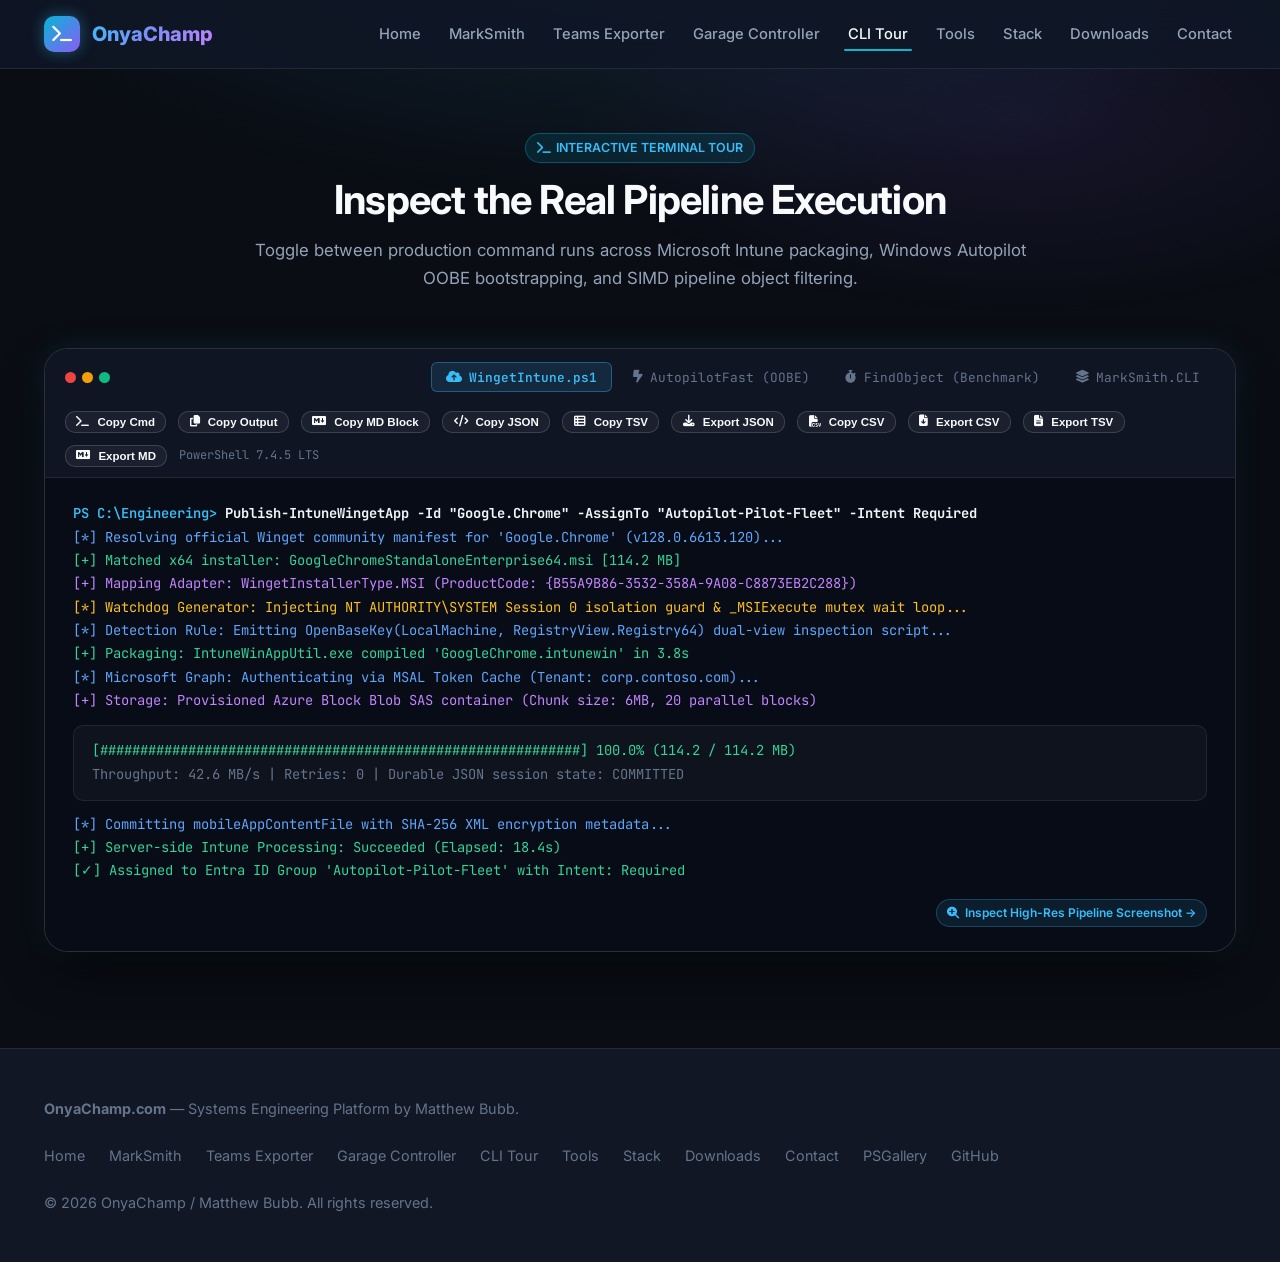
==== cli-tour.html @ d5329fc6 "feat(ui): add catalog Export URLs & Copy Tags buttons and terminal Export TSV & Export MD buttons" ====
<!DOCTYPE html>
<html lang="en">
<head>
    <meta charset="UTF-8">
    <meta name="viewport" content="width=device-width, initial-scale=1.0">
    <title>CLI Tour | OnyaChamp</title>
    <meta name="description" content="Interactive terminal tour of WingetIntune, AutopilotFast, FindObject and the MarkSmith CLI.">
    <meta name="keywords" content="Matthew Bubb, OnyaChamp, MarkSmith, WingetIntune, AutopilotFast, TeamsChatExporter, WingetBatch, FindObject, broadlink-garage-controller, BroadLink RM4, IoT, PowerShell, C#, OpenXML, Systems Engineer">
    <meta name="author" content="Matthew Bubb">

    <!-- Open Graph / Social Meta -->
    <meta property="og:type" content="website">
    <meta property="og:url" content="https://onyachamp.com/cli-tour.html">
    <meta property="og:title" content="CLI Tour | OnyaChamp">
    <meta property="og:description" content="Zero-corruption document compilers, cloud infrastructure pipelines, and enterprise systems automation tooling.">
    <meta property="og:image" content="https://avatars.githubusercontent.com/u/49204026?v=4">

    <!-- Twitter Card -->
    <meta name="twitter:card" content="summary_large_image">
    <meta name="twitter:site" content="@TheBubbsy">
    <meta name="twitter:title" content="CLI Tour | OnyaChamp">
    <meta name="twitter:description" content="Zero-corruption document compilers, cloud infrastructure pipelines, and enterprise systems automation tooling.">
    <meta name="twitter:image" content="https://avatars.githubusercontent.com/u/49204026?v=4">

    <link rel="canonical" href="https://onyachamp.com/cli-tour.html">

    <!-- Fonts & Icons -->
    <link rel="preconnect" href="https://fonts.googleapis.com">
    <link rel="preconnect" href="https://fonts.gstatic.com" crossorigin>
    <link href="https://fonts.googleapis.com/css2?family=Inter:wght@400;500;600;700;800&family=JetBrains+Mono:wght@400;500;600;700&display=swap" rel="stylesheet">
    <link rel="stylesheet" href="https://cdnjs.cloudflare.com/ajax/libs/font-awesome/6.5.1/css/all.min.css">
    
    <link rel="stylesheet" href="style.css">
</head>
<body>

    <!-- Navigation Bar -->
    <header class="navbar">
        <div class="container nav-container">
            <a href="index.html" class="nav-brand">
                <div class="brand-icon">
                    <i class="fas fa-terminal"></i>
                </div>
                <span class="brand-title">OnyaChamp</span>
            </a>

            <nav>
                <ul class="nav-links">
                    <li><a href="index.html">Home</a></li>
                    <li><a href="marksmith.html">MarkSmith</a></li>
                    <li><a href="teams-chat-exporter.html">Teams Exporter</a></li>
                    <li><a href="garage-controller.html">Garage Controller</a></li>
                    <li><a href="cli-tour.html" class="active" aria-current="page">CLI Tour</a></li>
                    <li><a href="tools.html">Tools</a></li>
                    <li><a href="stack.html">Stack</a></li>
                    <li><a href="resources.html">Downloads</a></li>
                    <li><a href="contact.html">Contact</a></li>
                </ul>
            </nav>

            <div class="nav-cta">
                <a href="https://www.buymeacoffee.com/mbubbtechz" target="_blank" rel="noopener noreferrer" class="btn btn-coffee btn-sm" title="Support on Buy Me a Coffee">
                    <i class="fas fa-mug-hot"></i> Coffee
                </a>
                <a href="https://github.com/thebubbsy" target="_blank" rel="noopener noreferrer" class="btn btn-secondary btn-sm">
                    <i class="fab fa-github"></i> GitHub
                </a>
            </div>

            <button class="mobile-menu-btn" aria-label="Toggle navigation menu">
                <i class="fas fa-bars"></i>
            </button>
        </div>
    </header>

    <main class="page-main">
    <!-- Interactive Live Terminal Showcase -->
    <section id="terminal-tour" class="section-flagship">
        <div class="container">
            <div class="section-header">
                <span class="badge badge-cyan"><i class="fas fa-terminal"></i> INTERACTIVE TERMINAL TOUR</span>
                <h2>Inspect the Real Pipeline Execution</h2>
                <p>Toggle between production command runs across Microsoft Intune packaging, Windows Autopilot OOBE bootstrapping, and SIMD pipeline object filtering.</p>
            </div>

            <div class="terminal-interactive">
                <div class="terminal-topbar">
                    <div class="terminal-dots">
                        <span class="t-dot t-dot-red"></span>
                        <span class="t-dot t-dot-yellow"></span>
                        <span class="t-dot t-dot-green"></span>
                    </div>

                    <div class="terminal-tabs" role="tablist">
                        <button type="button" class="terminal-tab-btn active" data-tab="tab-wingetintune">
                            <i class="fas fa-cloud-arrow-up"></i> WingetIntune.ps1
                        </button>
                        <button type="button" class="terminal-tab-btn" data-tab="tab-autopilotfast">
                            <i class="fas fa-bolt-lightning"></i> AutopilotFast (OOBE)
                        </button>
                        <button type="button" class="terminal-tab-btn" data-tab="tab-findobject">
                            <i class="fas fa-stopwatch"></i> FindObject (Benchmark)
                        </button>
                        <button type="button" class="terminal-tab-btn" data-tab="tab-marksmith">
                            <i class="fas fa-layer-group"></i> MarkSmith.CLI
                        </button>
                    </div>

                    <div style="display: flex; align-items: center; gap: 0.75rem; flex-wrap: wrap;">
                        <button type="button" id="btn-copy-terminal-cmd" class="btn btn-secondary btn-sm" style="padding: 0.25rem 0.65rem; font-size: 0.72rem;" title="Copy active terminal command invocation to clipboard">
                            <i class="fas fa-terminal"></i> Copy Cmd
                        </button>
                        <button type="button" id="btn-copy-terminal-output" class="btn btn-secondary btn-sm" style="padding: 0.25rem 0.65rem; font-size: 0.72rem;" title="Copy active terminal session output to clipboard">
                            <i class="fas fa-copy"></i> Copy Output
                        </button>
                        <button type="button" id="btn-copy-terminal-md" class="btn btn-secondary btn-sm" style="padding: 0.25rem 0.65rem; font-size: 0.72rem;" title="Copy active terminal session as a fenced Markdown code block">
                            <i class="fab fa-markdown"></i> Copy MD Block
                        </button>
                        <button type="button" id="btn-copy-terminal-json" class="btn btn-secondary btn-sm" style="padding: 0.25rem 0.65rem; font-size: 0.72rem;" title="Copy active terminal session command and telemetry lines as structured JSON">
                            <i class="fas fa-code"></i> Copy JSON
                        </button>
                        <button type="button" id="btn-copy-terminal-tsv" class="btn btn-secondary btn-sm" style="padding: 0.25rem 0.65rem; font-size: 0.72rem;" title="Copy active terminal session lines as TSV (Excel / Sheets paste-ready)">
                            <i class="fas fa-table-list"></i> Copy TSV
                        </button>
                        <button type="button" id="btn-download-terminal-json" class="btn btn-secondary btn-sm" style="padding: 0.25rem 0.65rem; font-size: 0.72rem;" title="Download active terminal session command and telemetry lines as a .json file">
                            <i class="fas fa-download"></i> Export JSON
                        </button>
                        <button type="button" id="btn-copy-terminal-csv" class="btn btn-secondary btn-sm" style="padding: 0.25rem 0.65rem; font-size: 0.72rem;" title="Copy active terminal session lines as RFC-4180 CSV to clipboard">
                            <i class="fas fa-file-csv"></i> Copy CSV
                        </button>
                        <button type="button" id="btn-download-terminal-csv" class="btn btn-secondary btn-sm" style="padding: 0.25rem 0.65rem; font-size: 0.72rem;" title="Download active terminal session lines as a CSV (.csv) file">
                            <i class="fas fa-file-arrow-down"></i> Export CSV
                        </button>
                        <button type="button" id="btn-download-terminal-tsv" class="btn btn-secondary btn-sm" style="padding: 0.25rem 0.65rem; font-size: 0.72rem;" title="Download active terminal session lines as a TSV (.tsv) file">
                            <i class="fas fa-file-lines"></i> Export TSV
                        </button>
                        <button type="button" id="btn-download-terminal-md" class="btn btn-secondary btn-sm" style="padding: 0.25rem 0.65rem; font-size: 0.72rem;" title="Download active terminal session lines as a Markdown (.md) report">
                            <i class="fab fa-markdown"></i> Export MD
                        </button>
                        <span class="t-muted" style="font-size: 0.75rem; font-family: var(--font-mono);">PowerShell 7.4.5 LTS</span>
                    </div>
                </div>

                <div class="terminal-screen">
                    <!-- Pane 1: WingetIntune -->
                    <div class="t-pane active" id="tab-wingetintune">
                        <div class="terminal-line"><span class="t-prompt">PS C:\Engineering&gt;</span> <span class="t-cmd">Publish-IntuneWingetApp -Id "Google.Chrome" -AssignTo "Autopilot-Pilot-Fleet" -Intent Required</span></div>
                        <div class="terminal-line t-info">[*] Resolving official Winget community manifest for 'Google.Chrome' (v128.0.6613.120)...</div>
                        <div class="terminal-line t-success">[+] Matched x64 installer: GoogleChromeStandaloneEnterprise64.msi [114.2 MB]</div>
                        <div class="terminal-line t-accent">[+] Mapping Adapter: WingetInstallerType.MSI (ProductCode: {B55A9B86-3532-358A-9A08-C8873EB2C288})</div>
                        <div class="terminal-line t-warn">[*] Watchdog Generator: Injecting NT AUTHORITY\SYSTEM Session 0 isolation guard &amp; _MSIExecute mutex wait loop...</div>
                        <div class="terminal-line t-info">[*] Detection Rule: Emitting OpenBaseKey(LocalMachine, RegistryView.Registry64) dual-view inspection script...</div>
                        <div class="terminal-line t-success">[+] Packaging: IntuneWinAppUtil.exe compiled 'GoogleChrome.intunewin' in 3.8s</div>
                        <div class="terminal-line t-info">[*] Microsoft Graph: Authenticating via MSAL Token Cache (Tenant: corp.contoso.com)...</div>
                        <div class="terminal-line t-accent">[+] Storage: Provisioned Azure Block Blob SAS container (Chunk size: 6MB, 20 parallel blocks)</div>
                        <div class="t-box">
                            <div class="terminal-line t-success">[############################################################] 100.0% (114.2 / 114.2 MB)</div>
                            <div class="terminal-line t-muted">Throughput: 42.6 MB/s | Retries: 0 | Durable JSON session state: COMMITTED</div>
                        </div>
                        <div class="terminal-line t-info">[*] Committing mobileAppContentFile with SHA-256 XML encryption metadata...</div>
                        <div class="terminal-line t-success">[+] Server-side Intune Processing: Succeeded (Elapsed: 18.4s)</div>
                        <div class="terminal-line t-success">[✓] Assigned to Entra ID Group 'Autopilot-Pilot-Fleet' with Intent: Required</div>
                        <div style="margin-top: 1rem; display: flex; justify-content: flex-end;">
                            <a href="media/wingetintune-pipeline.png" class="terminal-shot-link" data-full="media/wingetintune-pipeline.png" data-caption="WingetIntune Production Pipeline — MSI adapter resolution, Session 0 isolation watchdog, and 6MB chunked Azure SAS storage upload.">
                                <i class="fas fa-magnifying-glass-plus"></i> Inspect High-Res Pipeline Screenshot &rarr;
                            </a>
                        </div>
                    </div>

                    <!-- Pane 2: AutopilotFast -->
                    <div class="t-pane" id="tab-autopilotfast">
                        <div class="terminal-line t-muted"># Windows 11 / Windows 10 OOBE Setup Screen — Pressed Shift + F10</div>
                        <div class="terminal-line"><span class="t-prompt">X:\windows\system32&gt;</span> <span class="t-cmd">irm https://onyachamp.com/autopilot | iex</span></div>
                        <div class="terminal-line t-accent">═══════════════════════════════════════════════════════════════════════════════</div>
                        <div class="terminal-line t-accent">  AUTOPILOTFAST — 7-STAGE HARDWARE PREFLIGHT LADDER</div>
                        <div class="terminal-line t-accent">═══════════════════════════════════════════════════════════════════════════════</div>
                        <div class="terminal-line t-success">[1/7] Network Interface: Ethernet 1 (Realtek GbE) [State: Up, 1000 Mbps Full Duplex]</div>
                        <div class="terminal-line t-success">[2/7] Gateway Connectivity: 10.0.0.1 [RTT: 0.35ms, Packet Loss: 0%]</div>
                        <div class="terminal-line t-success">[3/7] DNS Attestation: Passed (Resolved ztd.dds.microsoft.com &amp; graph.microsoft.com)</div>
                        <div class="terminal-line t-success">[4/7] TLS 1.3 Handshake: Passed (Handshake verified with login.microsoftonline.com)</div>
                        <div class="terminal-line t-success">[5/7] TPM 2.0 Endorsement: Verified (EK cert present, IFX firmware 7.85 compliant)</div>
                        <div class="terminal-line t-info">[6/7] MDM WMI Harvester: Spooling dmwappushservice... 4096-byte OA3 Hash extracted</div>
                        <div class="t-box">
                            <div class="terminal-line t-prompt">Scan terminal QR code or visit https://microsoft.com/devicelogin</div>
                            <div class="terminal-line t-warn">ENTER AUTHENTICATION CODE: <strong style="color: #fff; background: #2563eb; padding: 2px 6px; border-radius: 4px;">D7X9-KP2M</strong></div>
                        </div>
                        <div class="terminal-line t-success">[+] Authenticated: Matthew Bubb (Tenant: corp.contoso.com, ID: a4f8...82c1)</div>
                        <div class="terminal-line t-info">[*] Graph POST: Registering importedWindowsAutopilotDeviceIdentity... (Serial: 8CZ41209KV)</div>
                        <div class="terminal-line t-accent">[*] Sync Gate Active: Polling deploymentProfileAssignmentStatus...</div>
                        <div class="terminal-line t-muted">&nbsp;&nbsp;&nbsp;&nbsp;[+] Status: Pending (Elapsed: 12s)...</div>
                        <div class="terminal-line t-success">&nbsp;&nbsp;&nbsp;&nbsp;[✓] Status: Assigned! Profile 'Standard Corporate Win11' locked</div>
                        <div class="terminal-line t-success">[✓] Machine prepared. Initiating immediate reboot into Enrollment Status Page (ESP)...</div>
                        <div style="margin-top: 1rem; display: flex; justify-content: flex-end;">
                            <a href="media/autopilotfast-oobe.png" class="terminal-shot-link" data-full="media/autopilotfast-oobe.png" data-caption="AutopilotFast Windows OOBE Setup — 7-stage preflight network diagnostic ladder, terminal ASCII QR code, and Graph sync gate.">
                                <i class="fas fa-magnifying-glass-plus"></i> Inspect High-Res OOBE Setup Screenshot &rarr;
                            </a>
                        </div>
                    </div>

                    <!-- Pane 3: FindObject -->
                    <div class="t-pane" id="tab-findobject">
                        <div class="terminal-line t-muted"># Benchmark: Filtering 100,000 objects in memory (PowerShell 7.4)</div>
                        <div class="terminal-line"><span class="t-prompt">PS C:\Engineering&gt;</span> <span class="t-cmd">Measure-Command { $items | Where-Object { $_.Name -like '*chrome*' -or $_.Name -like '*firefox*' } | Where-Object { $_.Name -notlike '*helper*' } }</span></div>
                        <div class="terminal-line t-warn">TotalSeconds : 14.182471  (PowerShell Wildcard &amp; Regex Engine)</div>
                        <br>
                        <div class="terminal-line t-muted"># FindObject (fob) with SIMD-vectorized [String]::IndexOf &amp; boolean parser</div>
                        <div class="terminal-line"><span class="t-prompt">PS C:\Engineering&gt;</span> <span class="t-cmd">Measure-Command { $items | fob "chrome OR firefox NOT helper" }</span></div>
                        <div class="terminal-line t-success">TotalSeconds : 2.941829   (4.8x FASTER — zero scriptblock ceremony)</div>
                        <br>
                        <div class="terminal-line t-muted"># Early pipeline termination with -First 10</div>
                        <div class="terminal-line"><span class="t-prompt">PS C:\Engineering&gt;</span> <span class="t-cmd">Measure-Command { $items | fob "chrome OR firefox NOT helper" -First 10 }</span></div>
                        <div class="terminal-line t-accent">TotalSeconds : 0.041289   (344x FASTER — stops paying for unwanted objects)</div>
                        <br>
                        <div class="terminal-line t-info">PS C:\Engineering&gt; Get-Process | fob "chrome OR msedge NOT crashpad" -First 3</div>
                        <div class="t-box">
                            <div class="terminal-line t-muted">Handles  NPM(K)    PM(K)      WS(K)     CPU(s)     Id  ProcessName</div>
                            <div class="terminal-line t-muted">-------  ------    -----      -----     ------     --  -----------</div>
                            <div class="terminal-line">   1240      84   142100     198420      42.12  14208  <span class="t-success">chrome</span></div>
                            <div class="terminal-line">    890      62    88400     124500      18.45  18920  <span class="t-success">msedge</span></div>
                            <div class="terminal-line">    760      48    64200      92100       9.14  21044  <span class="t-success">chrome</span></div>
                        </div>
                        <div style="margin-top: 1rem; display: flex; justify-content: flex-end;">
                            <a href="media/findobject-benchmark.png" class="terminal-shot-link" data-full="media/findobject-benchmark.png" data-caption="FindObject Benchmark &amp; Pipeline Grep — SIMD-vectorized String.IndexOf() running 4.8x to 344x faster than Where-Object.">
                                <i class="fas fa-magnifying-glass-plus"></i> Inspect High-Res Benchmark Screenshot &rarr;
                            </a>
                        </div>
                    </div>

                    <!-- Pane 4: MarkSmith CLI -->
                    <div class="t-pane" id="tab-marksmith">
                        <div class="terminal-line"><span class="t-prompt">$</span> <span class="t-cmd">marksmith compile technical-spec.md --output spec.docx --template corporate.dotx --strict-schema</span></div>
                        <div class="terminal-line t-info">[*] Loading AST pipeline: Markdig + DefinitionLists + CriticMarkup...</div>
                        <div class="terminal-line t-success">[+] Parsed 2,840 Markdown AST nodes in 4.2ms</div>
                        <div class="terminal-line t-accent">[+] ShapeForge™: 4 Mermaid diagrams parsed &rarr; generated 28 native &lt;wpg:wgp&gt; DrawingML vector shapes</div>
                        <div class="terminal-line t-info">[+] OMML Math: 18 LaTeX formulas converted to native &lt;m:oMath&gt; (whitespace preserved)</div>
                        <div class="terminal-line t-success">[+] ContrastGuard: 48 color pairs evaluated &rarr; 100% WCAG 2.1 AA compliant (min ratio 5.1:1)</div>
                        <div class="terminal-line t-warn">[+] Template Engine: Preserved styles, headers, and footers from 'corporate.dotx'</div>
                        <div class="terminal-line t-info">[*] SAX Streaming: OpenXmlWriter flushed package with O(1) memory overhead</div>
                        <div class="terminal-line t-success">[✓] Created spec.docx (148 KB). Schema validation passed: 0 warnings, 0 corruptions.</div>
                        <div style="margin-top: 1rem; display: flex; justify-content: flex-end;">
                            <a href="media/desktop-split.png" class="terminal-shot-link" data-full="media/desktop-split.png" data-caption="MarkSmith Studio Split View &amp; Looking Glass Preview — real-time ECMA-376 document compilation.">
                                <i class="fas fa-magnifying-glass-plus"></i> Inspect High-Res Studio Screenshot &rarr;
                            </a>
                        </div>
                    </div>
                </div>
            </div>
        </div>
    </section>
    </main>

    <!-- Footer -->
    <footer>
        <div class="container">
            <div class="footer-grid">
                <div class="footer-brand">
                    <strong>OnyaChamp.com</strong> — Systems Engineering Platform by Matthew Bubb.
                </div>

                <ul class="footer-nav">
                    <li><a href="index.html">Home</a></li>
                    <li><a href="marksmith.html">MarkSmith</a></li>
                    <li><a href="teams-chat-exporter.html">Teams Exporter</a></li>
                    <li><a href="garage-controller.html">Garage Controller</a></li>
                    <li><a href="cli-tour.html">CLI Tour</a></li>
                    <li><a href="tools.html">Tools</a></li>
                    <li><a href="stack.html">Stack</a></li>
                    <li><a href="resources.html">Downloads</a></li>
                    <li><a href="contact.html">Contact</a></li>
                    <li><a href="https://www.powershellgallery.com/profiles/bubbsy" target="_blank" rel="noopener noreferrer">PSGallery</a></li>
                    <li><a href="https://github.com/thebubbsy" target="_blank" rel="noopener noreferrer">GitHub</a></li>
                </ul>

                <div class="footer-copy">
                    &copy; 2026 OnyaChamp / Matthew Bubb. All rights reserved.
                </div>
            </div>
        </div>
    </footer>

    <!-- Universal Lightbox Modal -->
    <div id="shot-lightbox" class="shot-lightbox" role="dialog" aria-modal="true" aria-label="Enlarged screenshot" hidden>
        <button class="lightbox-close" type="button" aria-label="Close screenshot preview">&times;</button>
        <button class="lightbox-nav-btn lightbox-prev" type="button" aria-label="Previous screenshot">
            <i class="fas fa-chevron-left"></i>
        </button>
        <button class="lightbox-nav-btn lightbox-next" type="button" aria-label="Next screenshot">
            <i class="fas fa-chevron-right"></i>
        </button>
        <div class="shot-lightbox-inner">
            <img id="lightbox-img" src="" alt="Enlarged screenshot preview">
            <div id="lightbox-caption" class="lightbox-caption"></div>
            <div id="lightbox-counter" class="lightbox-counter"></div>
        </div>
    </div>

    <!-- JavaScript -->
    <script src="app.js"></script>
</body>
</html>
---- style.css ----
/* ==========================================================================
   OnyaChamp / Matthew Bubb - Professional Platform & MarkSmith Engine
   Theme: Modern Dark Mode, High-Performance Systems & Release Showcase
   ========================================================================== */

:root {
  --bg-primary: #0a0d14;
  --bg-secondary: #111724;
  --bg-tertiary: #182234;
  --bg-card: rgba(22, 30, 48, 0.75);
  --bg-card-hover: rgba(30, 42, 68, 0.85);
  --bg-glass: rgba(16, 23, 38, 0.85);
  
  --border-subtle: rgba(255, 255, 255, 0.08);
  --border-medium: rgba(255, 255, 255, 0.15);
  --border-accent: rgba(56, 189, 248, 0.35);
  --border-glow: rgba(56, 189, 248, 0.6);

  --text-primary: #f8fafc;
  --text-secondary: #94a3b8;
  --text-muted: #64748b;
  --text-accent: #38bdf8;
  
  --accent-cyan: #06b6d4;
  --accent-blue: #3b82f6;
  --accent-purple: #8b5cf6;
  --accent-emerald: #10b981;
  --accent-amber: #f59e0b;
  --accent-pink: #ec4899;

  --gradient-brand: linear-gradient(135deg, #38bdf8 0%, #818cf8 50%, #c084fc 100%);
  --gradient-card: linear-gradient(180deg, rgba(255, 255, 255, 0.04) 0%, rgba(255, 255, 255, 0) 100%);
  --gradient-glow: radial-gradient(circle at 50% -20%, rgba(56, 189, 248, 0.18), transparent 70%);

  --font-sans: 'Inter', -apple-system, BlinkMacSystemFont, 'Segoe UI', Roboto, Helvetica, Arial, sans-serif;
  --font-mono: 'JetBrains Mono', 'Fira Code', Consolas, Monaco, monospace;

  --radius-sm: 6px;
  --radius-md: 10px;
  --radius-lg: 16px;
  --radius-xl: 24px;
  --radius-full: 9999px;

  --shadow-sm: 0 1px 2px rgba(0, 0, 0, 0.3);
  --shadow-md: 0 4px 16px -2px rgba(0, 0, 0, 0.5);
  --shadow-lg: 0 12px 32px -4px rgba(0, 0, 0, 0.6);
  --shadow-glow: 0 0 30px rgba(56, 189, 248, 0.25);
  --shadow-glow-purple: 0 0 30px rgba(168, 85, 247, 0.25);

  --max-width: 1240px;
  --transition-fast: 0.15s ease;
  --transition-normal: 0.25s ease;
  --transition-slow: 0.4s cubic-bezier(0.16, 1, 0.3, 1);
}

/* Reset & Global Box Model */
*, *::before, *::after {
  box-sizing: border-box;
  margin: 0;
  padding: 0;
}

html {
  scroll-behavior: smooth;
  color-scheme: dark;
  width: 100%;
  max-width: 100vw;
  overflow-x: hidden;
}

body {
  font-family: var(--font-sans);
  background-color: var(--bg-primary);
  color: var(--text-primary);
  line-height: 1.6;
  -webkit-font-smoothing: antialiased;
  -moz-osx-font-smoothing: grayscale;
  width: 100%;
  max-width: 100vw;
  overflow-x: hidden;
  position: relative;
}

/* Ambient Background Light */
body::before {
  content: '';
  position: fixed;
  top: 0;
  left: 50%;
  transform: translateX(-50%);
  width: 100vw;
  height: 650px;
  background: radial-gradient(ellipse 70% 380px at 50% -100px, rgba(56, 189, 248, 0.14), transparent 80%),
              radial-gradient(ellipse 50% 280px at 80% 120px, rgba(139, 92, 246, 0.1), transparent 70%);
  pointer-events: none;
  z-index: 0;
}

.container {
  width: 100%;
  max-width: var(--max-width);
  margin: 0 auto;
  padding: 0 1.5rem;
  position: relative;
  z-index: 1;
  min-width: 0;
}

/* Typography & Word Wrapping Defenses */
h1, h2, h3, h4, h5, h6 {
  color: var(--text-primary);
  font-weight: 700;
  letter-spacing: -0.02em;
  overflow-wrap: break-word;
  word-break: normal;
}

h1 { font-size: clamp(2.2rem, 5vw, 3.75rem); line-height: 1.22; }
h2 { font-size: clamp(1.75rem, 3.5vw, 2.5rem); line-height: 1.25; }
h3 { font-size: clamp(1.25rem, 2.5vw, 1.6rem); line-height: 1.3; }
h4 { font-size: clamp(1.05rem, 2vw, 1.25rem); line-height: 1.35; }

p, span, li, a, td, th, strong, em {
  overflow-wrap: break-word;
}

p { color: var(--text-secondary); line-height: 1.65; }
a { color: var(--text-accent); text-decoration: none; transition: color var(--transition-fast); }
a:hover { color: #7dd3fc; }

code, pre, kbd, samp {
  font-family: var(--font-mono);
  overflow-wrap: break-word;
  word-break: break-word;
}

img, video, svg, canvas {
  max-width: 100%;
  height: auto;
  display: block;
}

/* Navigation Bar */
.navbar {
  position: sticky;
  top: 0;
  z-index: 100;
  background: var(--bg-glass);
  backdrop-filter: blur(16px);
  -webkit-backdrop-filter: blur(16px);
  border-bottom: 1px solid var(--border-subtle);
  transition: background var(--transition-normal);
}

.nav-container {
  display: flex;
  align-items: center;
  justify-content: space-between;
  height: 4.25rem;
  gap: 1rem;
}

.nav-brand {
  display: flex;
  align-items: center;
  gap: 0.75rem;
  font-size: 1.25rem;
  font-weight: 700;
  color: var(--text-primary);
  min-width: 0;
  flex-shrink: 0;
}

.brand-icon {
  width: 36px;
  height: 36px;
  border-radius: var(--radius-md);
  background: linear-gradient(135deg, var(--accent-cyan), var(--accent-purple));
  display: flex;
  align-items: center;
  justify-content: center;
  color: #fff;
  font-size: 1.1rem;
  box-shadow: 0 0 15px rgba(56, 189, 248, 0.4);
  flex-shrink: 0;
}

.brand-title {
  background: var(--gradient-brand);
  -webkit-background-clip: text;
  -webkit-text-fill-color: transparent;
  font-weight: 800;
}

.nav-links {
  display: flex;
  align-items: center;
  gap: 1.25rem;
  list-style: none;
}

.nav-links a {
  color: var(--text-secondary);
  font-size: 0.92rem;
  font-weight: 500;
  padding: 0.5rem 0.25rem;
  position: relative;
  transition: color var(--transition-fast);
  white-space: nowrap;
}

.nav-links a:hover,
.nav-links a.active {
  color: var(--text-primary);
}

.nav-links a.active::after {
  content: '';
  position: absolute;
  bottom: 0;
  left: 0;
  right: 0;
  height: 2px;
  background: var(--accent-cyan);
  border-radius: 2px;
}

.nav-cta {
  display: flex;
  align-items: center;
  gap: 0.75rem;
  flex-shrink: 0;
}

.mobile-menu-btn {
  display: none;
  background: transparent;
  border: 1px solid var(--border-subtle);
  color: var(--text-primary);
  font-size: 1.25rem;
  padding: 0.5rem 0.75rem;
  border-radius: var(--radius-md);
  cursor: pointer;
  flex-shrink: 0;
}

/* Buttons & Badges */
.btn {
  display: inline-flex;
  align-items: center;
  justify-content: center;
  gap: 0.5rem;
  padding: 0.65rem 1.35rem;
  font-size: 0.95rem;
  font-weight: 600;
  border-radius: var(--radius-md);
  cursor: pointer;
  transition: all var(--transition-normal);
  border: 1px solid transparent;
  white-space: nowrap;
  max-width: 100%;
}

.btn-primary {
  background: linear-gradient(135deg, #0284c7 0%, #2563eb 100%);
  color: #ffffff;
  box-shadow: 0 0 20px rgba(14, 165, 233, 0.35);
}

.btn-primary:hover {
  background: linear-gradient(135deg, #0369a1 0%, #1d4ed8 100%);
  color: #ffffff;
  box-shadow: 0 0 25px rgba(14, 165, 233, 0.5);
  transform: translateY(-1px);
}

.btn-secondary {
  background: rgba(255, 255, 255, 0.05);
  color: var(--text-primary);
  border: 1px solid var(--border-medium);
}

.btn-secondary:hover {
  background: rgba(255, 255, 255, 0.1);
  border-color: var(--border-accent);
  color: #ffffff;
  transform: translateY(-1px);
}

.btn-pro {
  background: linear-gradient(135deg, #8b5cf6 0%, #ec4899 100%);
  color: #ffffff;
  box-shadow: 0 0 20px rgba(139, 92, 246, 0.35);
}

.btn-pro:hover {
  background: linear-gradient(135deg, #7c3aed 0%, #db2777 100%);
  color: #ffffff;
  box-shadow: 0 0 30px rgba(236, 72, 153, 0.5);
  transform: translateY(-1px);
}

.btn-warning {
  background: rgba(245, 158, 11, 0.14);
  color: #fbbf24;
  border: 1px solid rgba(245, 158, 11, 0.38);
  box-shadow: 0 0 15px rgba(245, 158, 11, 0.15);
}

.btn-warning:hover {
  background: rgba(245, 158, 11, 0.25);
  color: #fef08a;
  border-color: rgba(245, 158, 11, 0.65);
  box-shadow: 0 0 20px rgba(245, 158, 11, 0.3);
  transform: translateY(-1px);
}

.btn-coffee {
  background: linear-gradient(135deg, #FFDD00 0%, #FBBF24 100%);
  color: #0f172a !important;
  font-weight: 700;
  border: 1px solid #e5c700;
  box-shadow: 0 0 20px rgba(255, 221, 0, 0.35);
}

.btn-coffee:hover {
  background: linear-gradient(135deg, #FFE033 0%, #F59E0B 100%);
  color: #000000 !important;
  box-shadow: 0 0 25px rgba(255, 221, 0, 0.55);
  transform: translateY(-1px);
}

.btn-sm { padding: 0.4rem 0.85rem; font-size: 0.85rem; }
.btn-lg { padding: 0.85rem 1.75rem; font-size: 1.05rem; }

.badge {
  display: inline-flex;
  align-items: center;
  gap: 0.35rem;
  padding: 0.25rem 0.65rem;
  font-size: 0.78rem;
  font-weight: 600;
  border-radius: var(--radius-full);
  border: 1px solid var(--border-subtle);
  background: rgba(255, 255, 255, 0.04);
  color: var(--text-secondary);
  white-space: nowrap;
}

.badge-cyan { background: rgba(6, 182, 212, 0.12); border-color: rgba(6, 182, 212, 0.35); color: #38bdf8; }
.badge-purple { background: rgba(139, 92, 246, 0.12); border-color: rgba(139, 92, 246, 0.35); color: #c084fc; }
.badge-emerald { background: rgba(16, 185, 129, 0.12); border-color: rgba(16, 185, 129, 0.35); color: #34d399; }

/* Hero Section */
.hero {
  padding: 5rem 0 4rem;
  text-align: center;
  position: relative;
}

.hero-pill {
  display: inline-flex;
  align-items: center;
  gap: 0.5rem;
  padding: 0.4rem 1rem;
  border-radius: var(--radius-full);
  background: rgba(56, 189, 248, 0.08);
  border: 1px solid rgba(56, 189, 248, 0.25);
  color: #7dd3fc;
  font-size: 0.875rem;
  font-weight: 600;
  margin-bottom: 1.5rem;
  animation: fadeInDown 0.6s ease-out;
  max-width: 100%;
}

.hero h1 { margin-bottom: 1.25rem; }

/* Safe Descenders for Gradient Text */
.gradient-text {
  background: var(--gradient-brand);
  -webkit-background-clip: text;
  -webkit-text-fill-color: transparent;
  background-clip: text;
  color: transparent;
  display: inline-block;
  padding-bottom: 0.08em;
  margin-bottom: -0.08em;
}

.hero p.lead {
  font-size: clamp(1.05rem, 2vw, 1.3rem);
  max-width: 840px;
  margin: 0 auto 2rem;
  color: var(--text-secondary);
}

.hero-actions {
  display: flex;
  align-items: center;
  justify-content: center;
  gap: 1rem;
  flex-wrap: wrap;
  margin-bottom: 3rem;
}

.hero-stats {
  display: grid;
  grid-template-columns: repeat(4, 1fr);
  gap: 1.25rem;
  max-width: 1080px;
  margin: 0 auto;
  padding-top: 2.25rem;
  border-top: 1px solid var(--border-subtle);
  min-width: 0;
}

.stat-item {
  display: flex;
  flex-direction: column;
  align-items: center;
  text-align: center;
  padding: 1.35rem 1rem 1.2rem;
  background: var(--bg-card);
  border: 1px solid var(--border-subtle);
  border-radius: var(--radius-lg);
  backdrop-filter: blur(12px);
  min-width: 0;
  overflow: hidden;
  transition: transform var(--transition-normal), border-color var(--transition-normal), box-shadow var(--transition-normal);
  position: relative;
}

.stat-item::before {
  content: '';
  position: absolute;
  top: 0;
  left: 0;
  right: 0;
  height: 2px;
  opacity: 0.6;
  transition: opacity var(--transition-normal);
}

.stat-item:hover {
  transform: translateY(-3px);
  border-color: var(--border-accent);
  box-shadow: 0 10px 25px -5px rgba(0, 0, 0, 0.5), 0 0 20px rgba(56, 189, 248, 0.15);
}

.stat-item:hover::before {
  opacity: 1;
}

.stat-item-word::before { background: linear-gradient(90deg, #185abd, #2b579a); }
.stat-item-intune::before { background: linear-gradient(90deg, #0078d4, #00a4ef); }
.stat-item-autopilot::before { background: linear-gradient(90deg, #00a4ef, #50e6ff); }
.stat-item-powershell::before { background: linear-gradient(90deg, #012456, #5391fe); }

/* Microsoft Ecosystem Icon Badges */
.stat-icon-badge {
  width: 44px;
  height: 44px;
  border-radius: var(--radius-md);
  display: flex;
  align-items: center;
  justify-content: center;
  font-size: 1.35rem;
  margin-bottom: 0.85rem;
  flex-shrink: 0;
  transition: transform var(--transition-normal);
}

.stat-item:hover .stat-icon-badge {
  transform: scale(1.08);
}

/* Microsoft Word / OpenXML */
.icon-word {
  background: rgba(24, 90, 189, 0.18);
  border: 1px solid rgba(24, 90, 189, 0.4);
  color: #4b92ff;
  box-shadow: 0 0 15px rgba(24, 90, 189, 0.25);
}

/* Microsoft Intune Cloud */
.icon-intune {
  background: rgba(0, 120, 212, 0.18);
  border: 1px solid rgba(0, 120, 212, 0.4);
  color: #38bdf8;
  box-shadow: 0 0 15px rgba(0, 120, 212, 0.25);
}

/* Windows Autopilot / Azure AD */
.icon-autopilot {
  background: rgba(0, 164, 239, 0.18);
  border: 1px solid rgba(0, 164, 239, 0.4);
  color: #60c5ff;
  box-shadow: 0 0 15px rgba(0, 164, 239, 0.25);
}

/* Microsoft PowerShell */
.icon-powershell {
  background: rgba(83, 145, 254, 0.18);
  border: 1px solid rgba(83, 145, 254, 0.4);
  color: #93c5fd;
  box-shadow: 0 0 15px rgba(83, 145, 254, 0.25);
}

.stat-content {
  width: 100%;
  min-width: 0;
}

.stat-value {
  font-family: var(--font-sans);
  font-size: 1.15rem;
  font-weight: 700;
  color: var(--text-primary);
  letter-spacing: -0.01em;
  line-height: 1.3;
  white-space: nowrap;
  overflow: hidden;
  text-overflow: ellipsis;
  margin-bottom: 0.35rem;
}

.stat-label {
  font-size: 0.72rem;
  color: var(--text-muted);
  text-transform: uppercase;
  letter-spacing: 0.05em;
  line-height: 1.35;
  font-weight: 600;
}

/* Section Header */
.section-header {
  text-align: center;
  max-width: 780px;
  margin: 0 auto 3.5rem;
}

.section-header .badge { margin-bottom: 0.75rem; }
.section-header h2 { margin-bottom: 0.75rem; }
.section-header p { font-size: 1.05rem; }

/* ==========================================================================
   DESKTOP APP SHOWCASE — Video & Screenshots Gallery
   ========================================================================== */

.app-video {
  margin: 0 0 4rem;
  min-width: 0;
}

.app-video-frame {
  background: #10141d;
  border: 1px solid var(--border-medium);
  border-radius: var(--radius-xl);
  overflow: hidden;
  box-shadow: 0 24px 60px -12px rgba(0, 0, 0, 0.8), var(--shadow-glow);
  min-width: 0;
}

.app-video-chrome {
  display: flex;
  align-items: center;
  gap: 0.5rem;
  height: 38px;
  padding: 0 1rem;
  background: #0d1119;
  border-bottom: 1px solid var(--border-subtle);
  min-width: 0;
}

.chrome-dot {
  width: 10px;
  height: 10px;
  border-radius: var(--radius-full);
  background: rgba(255, 255, 255, 0.18);
  flex: none;
}

.chrome-label {
  margin-left: 0.75rem;
  font-family: var(--font-mono);
  font-size: 0.75rem;
  color: var(--text-muted);
  white-space: nowrap;
  overflow: hidden;
  text-overflow: ellipsis;
  min-width: 0;
  flex: 1 1 auto;
}

.app-video video,
.app-video video img {
  display: block;
  width: 100%;
  height: auto;
  background: #0a0d14;
}

.app-video figcaption {
  margin-top: 1.25rem;
  text-align: center;
  font-size: 0.95rem;
  color: var(--text-secondary);
  line-height: 1.65;
  max-width: 900px;
  margin-left: auto;
  margin-right: auto;
}

.app-video figcaption a {
  color: var(--text-accent);
  text-decoration: none;
  border-bottom: 1px solid transparent;
  transition: border-color var(--transition-fast);
}

.app-video figcaption a:hover { border-bottom-color: var(--text-accent); }

/* --- Gallery & Screenshots --- */
.gallery-heading {
  font-size: 1.6rem;
  margin-bottom: 0.5rem;
}

.gallery-sub {
  color: var(--text-secondary);
  font-size: 0.98rem;
  margin-bottom: 2rem;
  max-width: 72ch;
}

.gallery-sub code,
.section-header code,
.shot figcaption code {
  font-family: var(--font-mono);
  font-size: 0.88em;
  padding: 0.1em 0.4em;
  border-radius: var(--radius-sm);
  background: rgba(56, 189, 248, 0.1);
  color: var(--text-accent);
  word-break: break-word;
}

.shot-grid {
  display: grid;
  grid-template-columns: repeat(auto-fit, minmax(320px, 1fr));
  gap: 1.75rem;
  min-width: 0;
}

.shot {
  margin: 0;
  background: var(--bg-card);
  border: 1px solid var(--border-subtle);
  border-radius: var(--radius-lg);
  overflow: hidden;
  cursor: zoom-in;
  min-width: 0;
  display: flex;
  flex-direction: column;
  transition: transform var(--transition-slow), border-color var(--transition-normal),
              box-shadow var(--transition-normal);
}

.shot:hover,
.shot:focus-visible {
  transform: translateY(-4px);
  border-color: var(--border-accent);
  box-shadow: var(--shadow-lg), var(--shadow-glow);
  outline: none;
}

.shot img {
  display: block;
  width: 100%;
  height: auto;
  border-bottom: 1px solid var(--border-subtle);
  background: var(--bg-secondary);
}

.shot figcaption {
  padding: 1.1rem 1.25rem 1.35rem;
  display: grid;
  gap: 0.4rem;
  min-width: 0;
}

.shot figcaption strong {
  font-size: 1rem;
  color: var(--text-primary);
  line-height: 1.35;
  overflow-wrap: break-word;
}

.shot figcaption span {
  font-size: 0.88rem;
  color: var(--text-secondary);
  line-height: 1.55;
  overflow-wrap: break-word;
}

/* --- Lightbox --- */
.shot-lightbox {
  position: fixed;
  inset: 0;
  z-index: 200;
  display: flex;
  align-items: center;
  justify-content: center;
  padding: 3rem 2rem;
  background: rgba(5, 8, 14, 0.92);
  backdrop-filter: blur(6px);
  cursor: zoom-out;
}

.shot-lightbox[hidden] { display: none; }

.shot-lightbox img {
  max-width: 100%;
  max-height: 100%;
  border-radius: var(--radius-md);
  border: 1px solid var(--border-medium);
  box-shadow: var(--shadow-lg);
}

.lightbox-close {
  position: absolute;
  top: 1.25rem;
  right: 1.75rem;
  width: 44px;
  height: 44px;
  border: 1px solid var(--border-medium);
  border-radius: var(--radius-full);
  background: var(--bg-glass);
  color: var(--text-primary);
  font-size: 1.5rem;
  line-height: 1;
  cursor: pointer;
  transition: border-color var(--transition-fast), color var(--transition-fast);
}

.lightbox-close:hover {
  border-color: var(--border-glow);
  color: var(--text-accent);
}

/* Flagship Cards, Tables & Pricing Styles */
.section-flagship { padding: 5rem 0; position: relative; }

.flagship-card {
  background: linear-gradient(180deg, rgba(24, 34, 54, 0.8) 0%, rgba(13, 19, 33, 0.95) 100%);
  border: 1px solid var(--border-medium);
  border-radius: var(--radius-xl);
  padding: 3rem;
  box-shadow: var(--shadow-lg), var(--shadow-glow);
  position: relative;
  overflow: hidden;
  min-width: 0;
}

.flagship-grid {
  display: grid;
  grid-template-columns: 1.15fr 0.85fr;
  gap: 3rem;
  align-items: center;
  min-width: 0;
}

.flagship-info { min-width: 0; }
.flagship-info h3 { font-size: clamp(1.5rem, 2.5vw, 2rem); margin-bottom: 1rem; line-height: 1.3; }
.flagship-info p { font-size: 1.05rem; margin-bottom: 1.5rem; }

.feature-checklist {
  list-style: none;
  margin-bottom: 2rem;
  display: grid;
  gap: 0.85rem;
  min-width: 0;
}

.feature-checklist li {
  position: relative;
  padding-left: 1.75rem;
  font-size: 0.95rem;
  color: var(--text-primary);
  line-height: 1.6;
  overflow-wrap: break-word;
}

.feature-checklist li code { white-space: nowrap; }

.feature-checklist i {
  position: absolute;
  left: 0;
  top: 0.3rem;
  color: var(--accent-emerald);
}

/* Spotlight Screenshot on Home */
.spotlight-shot {
  display: block;
  border: 1px solid var(--border-subtle);
  border-radius: var(--radius-lg);
  overflow: hidden;
  background: var(--bg-card);
  text-decoration: none;
  color: inherit;
  min-width: 0;
  transition: transform var(--transition-slow), border-color var(--transition-normal),
              box-shadow var(--transition-normal);
}

.spotlight-shot:hover,
.spotlight-shot:focus-visible {
  transform: translateY(-4px);
  border-color: var(--border-accent);
  box-shadow: var(--shadow-lg), var(--shadow-glow);
  outline: none;
}

.spotlight-shot img {
  display: block;
  width: 100%;
  height: auto;
  border-bottom: 1px solid var(--border-subtle);
  background: var(--bg-secondary);
}

.spotlight-shot-caption {
  display: grid;
  gap: 0.4rem;
  padding: 1.1rem 1.25rem 1.35rem;
  min-width: 0;
}

.spotlight-shot-caption strong { font-size: 1rem; color: var(--text-primary); line-height: 1.35; }
.spotlight-shot-caption span { font-size: 0.88rem; color: var(--text-secondary); line-height: 1.55; }
.spotlight-shot-cta { color: var(--text-accent) !important; font-weight: 600; }

/* Features Grid */
.features-grid {
  display: grid;
  grid-template-columns: repeat(auto-fit, minmax(320px, 1fr));
  gap: 1.75rem;
  margin-top: 3.5rem;
  min-width: 0;
}

.feature-card {
  background: var(--bg-card);
  border: 1px solid var(--border-subtle);
  border-radius: var(--radius-lg);
  padding: 2rem;
  transition: all var(--transition-normal);
  display: flex;
  flex-direction: column;
  min-width: 0;
  overflow: hidden;
}

.feature-card:hover {
  border-color: var(--border-accent);
  background: var(--bg-card-hover);
  transform: translateY(-4px);
  box-shadow: var(--shadow-md), 0 0 20px rgba(56, 189, 248, 0.1);
}

.feature-icon-wrapper {
  width: 48px;
  height: 48px;
  border-radius: var(--radius-md);
  display: flex;
  align-items: center;
  justify-content: center;
  font-size: 1.35rem;
  margin-bottom: 1.25rem;
  flex-shrink: 0;
}

.icon-blue { background: rgba(59, 130, 246, 0.15); color: #60a5fa; }
.icon-purple { background: rgba(139, 92, 246, 0.15); color: #c084fc; }
.icon-cyan { background: rgba(6, 182, 212, 0.15); color: #38bdf8; }
.icon-emerald { background: rgba(16, 185, 129, 0.15); color: #34d399; }
.icon-amber { background: rgba(245, 158, 11, 0.15); color: #fbbf24; }
.icon-pink { background: rgba(236, 72, 153, 0.15); color: #f472b6; }

.feature-card h4 { font-size: 1.2rem; margin-bottom: 0.65rem; line-height: 1.3; }
.feature-card p { font-size: 0.925rem; line-height: 1.6; color: var(--text-secondary); }

/* Comparison Table & Capability Audit */
.comparison-section { padding: 5rem 0; }

.audit-callout {
  background: rgba(245, 158, 11, 0.08);
  border: 1px solid rgba(245, 158, 11, 0.35);
  border-radius: var(--radius-lg);
  padding: 1.5rem 1.75rem;
  margin-bottom: 2rem;
  backdrop-filter: blur(12px);
}

.audit-callout-header {
  display: flex;
  align-items: center;
  gap: 0.65rem;
  font-size: 1.05rem;
  color: #fbbf24;
  margin-bottom: 0.85rem;
}

.audit-callout-list {
  list-style: none;
  display: grid;
  gap: 0.65rem;
  padding-left: 0;
  font-size: 0.92rem;
  color: var(--text-secondary);
  line-height: 1.6;
}

.audit-callout-list li strong {
  color: var(--text-primary);
}

.audit-callout-list code {
  font-size: 0.85em;
  padding: 0.1em 0.35em;
  background: rgba(245, 158, 11, 0.15);
  color: #fde68a;
  border-radius: 4px;
}

.table-wrapper {
  overflow-x: auto;
  -webkit-overflow-scrolling: touch;
  border: 1px solid var(--border-medium);
  border-radius: var(--radius-lg);
  background: var(--bg-secondary);
  box-shadow: var(--shadow-md);
  margin: 1.5rem 0;
  max-width: 100%;
}

.comparison-table {
  width: 100%;
  min-width: 680px;
  border-collapse: collapse;
  text-align: left;
  font-size: 0.925rem;
}

.audit-table {
  min-width: 960px;
}

.comparison-table th,
.comparison-table td {
  padding: 1.1rem 1.25rem;
  border-bottom: 1px solid var(--border-subtle);
  vertical-align: top;
  line-height: 1.5;
}

.comparison-table th {
  background: var(--bg-tertiary);
  color: var(--text-primary);
  font-weight: 700;
  font-size: 0.9rem;
  text-transform: uppercase;
  letter-spacing: 0.05em;
}

.comparison-table tr:last-child td { border-bottom: none; }
.comparison-table tr:hover td { background: rgba(255, 255, 255, 0.02); }

.comparison-table td.highlight {
  background: rgba(56, 189, 248, 0.04);
  font-weight: 500;
  color: var(--text-primary);
}

.comparison-table th.highlight {
  background: rgba(56, 189, 248, 0.12);
  color: #38bdf8;
  border-bottom: 2px solid var(--accent-cyan);
}

.cell-subtext {
  display: block;
  font-size: 0.78rem;
  color: var(--text-muted);
  line-height: 1.35;
  margin-top: 0.25rem;
  font-weight: 400;
}

.cell-check-dot { color: #10b981; font-size: 0.95rem; line-height: 1; vertical-align: -1px; margin-right: 0.35rem; display: inline-flex; align-items: center; }
.cell-partial-dot { color: #f59e0b; font-size: 0.95rem; line-height: 1; vertical-align: -1px; margin-right: 0.35rem; display: inline-flex; align-items: center; }
.cell-absent-dot { color: #64748b; font-size: 0.95rem; line-height: 1; vertical-align: -1px; margin-right: 0.35rem; display: inline-flex; align-items: center; }
.cell-dash-dot { color: #64748b; font-weight: bold; margin-right: 0.35rem; display: inline-flex; align-items: center; }
.cell-warn-dot { color: #f59e0b; font-size: 0.95rem; margin-right: 0.35rem; display: inline-flex; align-items: center; }

.cell-check { color: #10b981; font-weight: bold; }
.cell-cross { color: #64748b; }

/* Audit Legend */
.audit-legend {
  display: flex;
  align-items: center;
  justify-content: center;
  gap: 1.5rem;
  flex-wrap: wrap;
  padding: 0.85rem 1.25rem;
  background: var(--bg-card);
  border: 1px solid var(--border-subtle);
  border-radius: var(--radius-md);
  margin-top: 1.25rem;
  font-size: 0.82rem;
  color: var(--text-secondary);
}

.legend-item {
  display: inline-flex;
  align-items: center;
  gap: 0.35rem;
}

/* Deep-Dive Analysis Cards */
.audit-notes-grid {
  display: grid;
  grid-template-columns: repeat(2, 1fr);
  gap: 1.5rem;
  margin-top: 2.5rem;
}

.audit-note-card {
  background: var(--bg-card);
  border: 1px solid var(--border-subtle);
  border-radius: var(--radius-lg);
  padding: 1.75rem;
  display: flex;
  flex-direction: column;
}

.audit-note-card h4 {
  font-size: 1.15rem;
  margin-bottom: 0.65rem;
  color: var(--text-primary);
}

.audit-note-card p {
  font-size: 0.92rem;
  color: var(--text-secondary);
  line-height: 1.6;
}

.audit-note-card.highlight-card {
  border-color: rgba(56, 189, 248, 0.35);
  background: linear-gradient(180deg, rgba(24, 34, 54, 0.85) 0%, rgba(13, 19, 33, 0.95) 100%);
  box-shadow: 0 0 20px rgba(56, 189, 248, 0.1);
}

.audit-note-card.highlight-card h4 {
  color: #38bdf8;
}

.audit-note-card.full-width {
  grid-column: 1 / -1;
  background: rgba(17, 23, 36, 0.6);
}

.audit-note-card.full-width p {
  font-size: 0.88rem;
}

/* Video Download Bar & Screenshot DOCX Links */
.video-download-bar {
  display: flex;
  align-items: center;
  justify-content: center;
  gap: 1rem;
  margin-top: 1.25rem;
  flex-wrap: wrap;
}

.shot-download-link {
  display: inline-flex;
  align-items: center;
  gap: 0.4rem;
  margin-top: 0.35rem;
  font-size: 0.82rem;
  font-weight: 600;
  color: #38bdf8;
  transition: color var(--transition-fast);
}

.shot-download-link:hover {
  color: #7dd3fc;
  text-decoration: underline;
}

.shot-download-group {
  display: flex;
  flex-direction: column;
  gap: 0.45rem;
  margin-top: 0.55rem;
}

.shot-download-link.shot-download-raw {
  color: #fbbf24;
  background: rgba(245, 158, 11, 0.12);
  padding: 0.3rem 0.65rem;
  border-radius: 6px;
  border: 1px solid rgba(245, 158, 11, 0.3);
  font-size: 0.775rem;
  width: fit-content;
  text-decoration: none;
  transition: all var(--transition-fast);
}

.shot-download-link.shot-download-raw:hover {
  color: #fef08a;
  background: rgba(245, 158, 11, 0.22);
  border-color: rgba(245, 158, 11, 0.55);
  transform: translateY(-1px);
}

.shot-download-link.shot-download-clean {
  color: #38bdf8;
  background: rgba(14, 165, 233, 0.12);
  padding: 0.3rem 0.65rem;
  border-radius: 6px;
  border: 1px solid rgba(14, 165, 233, 0.3);
  font-size: 0.775rem;
  width: fit-content;
  text-decoration: none;
  transition: all var(--transition-fast);
}

.shot-download-link.shot-download-clean:hover {
  color: #7dd3fc;
  background: rgba(14, 165, 233, 0.22);
  border-color: rgba(14, 165, 233, 0.55);
  transform: translateY(-1px);
}

@media (max-width: 768px) {
  .audit-notes-grid {
    grid-template-columns: 1fr;
  }
}

/* Pricing / Licensing */
.pricing-section { padding: 5rem 0; }

.pricing-grid {
  display: grid;
  grid-template-columns: repeat(auto-fit, minmax(320px, 1fr));
  gap: 2rem;
  max-width: 960px;
  margin: 0 auto;
  min-width: 0;
}

.pricing-card {
  background: var(--bg-card);
  border: 1px solid var(--border-subtle);
  border-radius: var(--radius-xl);
  padding: 2.5rem;
  display: flex;
  flex-direction: column;
  position: relative;
  backdrop-filter: blur(16px);
  min-width: 0;
  transition: all var(--transition-normal);
}

.pricing-card:hover { transform: translateY(-4px); border-color: var(--border-medium); }

.pricing-card.featured {
  background: linear-gradient(180deg, rgba(30, 41, 69, 0.9) 0%, rgba(17, 24, 39, 0.95) 100%);
  border: 2px solid var(--accent-purple);
  box-shadow: var(--shadow-glow-purple), var(--shadow-lg);
}

.pricing-badge {
  position: absolute;
  top: -12px;
  right: 24px;
  background: linear-gradient(135deg, #8b5cf6, #ec4899);
  color: #ffffff;
  padding: 0.25rem 0.85rem;
  font-size: 0.75rem;
  font-weight: 700;
  border-radius: var(--radius-full);
  text-transform: uppercase;
  letter-spacing: 0.05em;
}

.pricing-header { margin-bottom: 1.5rem; }
.pricing-tier { font-size: 1.35rem; font-weight: 700; color: var(--text-primary); margin-bottom: 0.5rem; }
.pricing-price { font-size: clamp(2rem, 3.5vw, 2.75rem); font-weight: 800; color: var(--text-primary); display: flex; align-items: baseline; gap: 0.25rem; line-height: 1.1; margin-bottom: 0.5rem; flex-wrap: wrap; }
.pricing-price span { font-size: 0.95rem; font-weight: 400; color: var(--text-muted); }
.pricing-desc { font-size: 0.9rem; color: var(--text-secondary); margin-top: 0.5rem; line-height: 1.55; }

.pricing-features {
  list-style: none;
  margin: 1.75rem 0 2rem;
  display: grid;
  gap: 0.85rem;
  flex-grow: 1;
  min-width: 0;
}

.pricing-features li { display: flex; align-items: flex-start; gap: 0.75rem; font-size: 0.925rem; color: var(--text-primary); line-height: 1.5; }
.pricing-features li i { color: var(--accent-emerald); margin-top: 0.25rem; flex-shrink: 0; }
.pricing-features li.disabled { color: var(--text-muted); }
.pricing-features li.disabled i { color: var(--text-muted); }

/* Repositories Grid */
.repos-section { padding: 6rem 0; }
.repos-grid { display: grid; grid-template-columns: repeat(auto-fit, minmax(320px, 1fr)); gap: 1.75rem; min-width: 0; }

.repo-card {
  background: var(--bg-card);
  border: 1px solid var(--border-subtle);
  border-radius: var(--radius-lg);
  padding: 1.75rem;
  display: flex;
  flex-direction: column;
  min-width: 0;
  overflow: hidden;
  transition: all var(--transition-normal);
}

.repo-card:hover {
  background: var(--bg-card-hover);
  border-color: var(--border-accent);
  transform: translateY(-4px);
  box-shadow: var(--shadow-md);
}

.repo-header {
  display: flex;
  align-items: flex-start;
  justify-content: space-between;
  gap: 0.75rem;
  margin-bottom: 1rem;
  min-width: 0;
}

.repo-title-group {
  display: flex;
  align-items: center;
  gap: 0.65rem;
  min-width: 0;
  flex: 1 1 auto;
}

.repo-icon {
  font-size: 1.25rem;
  color: #38bdf8;
  flex-shrink: 0;
}

.repo-name {
  font-size: 1.2rem;
  font-weight: 700;
  color: var(--text-primary);
  min-width: 0;
  overflow: hidden;
  text-overflow: ellipsis;
  white-space: nowrap;
}

.repo-name a { color: var(--text-primary); }
.repo-name a:hover { color: var(--text-accent); }

.repo-desc {
  font-size: 0.925rem;
  color: var(--text-secondary);
  line-height: 1.6;
  margin-bottom: 1.25rem;
  flex-grow: 1;
  overflow-wrap: break-word;
}

.repo-tags {
  display: flex;
  flex-wrap: wrap;
  gap: 0.4rem;
  margin-bottom: 1.25rem;
}

/* Polished Terminal Box with Ellipsis & Non-Breaking Copy Button */
.repo-terminal {
  background: #090d16;
  border: 1px solid var(--border-subtle);
  border-radius: var(--radius-sm);
  padding: 0.55rem 0.75rem;
  display: flex;
  align-items: center;
  justify-content: space-between;
  gap: 0.65rem;
  font-family: var(--font-mono);
  font-size: 0.8rem;
  color: #7dd3fc;
  margin-bottom: 1.25rem;
  min-width: 0;
  overflow: hidden;
}

.repo-terminal code {
  overflow: hidden;
  text-overflow: ellipsis;
  white-space: nowrap;
  min-width: 0;
  flex: 1 1 auto;
  color: #7dd3fc;
  background: transparent;
  padding: 0;
}

.copy-btn {
  background: rgba(255, 255, 255, 0.05);
  border: 1px solid var(--border-subtle);
  color: var(--text-muted);
  cursor: pointer;
  font-size: 0.85rem;
  padding: 0.3rem 0.5rem;
  border-radius: var(--radius-sm);
  transition: all var(--transition-fast);
  flex-shrink: 0;
  display: inline-flex;
  align-items: center;
  justify-content: center;
}

.copy-btn:hover {
  color: var(--text-primary);
  background: rgba(255, 255, 255, 0.12);
  border-color: var(--border-medium);
}

.repo-footer {
  display: flex;
  align-items: center;
  justify-content: space-between;
  gap: 0.75rem;
  padding-top: 1rem;
  border-top: 1px solid var(--border-subtle);
  font-size: 0.85rem;
  color: var(--text-muted);
  margin-top: auto;
  flex-wrap: wrap;
}

.repo-meta { display: flex; align-items: center; gap: 1rem; flex-wrap: wrap; }

/* Architecture Grid */
.architecture-section { padding: 5rem 0; }
.tech-grid { display: grid; grid-template-columns: repeat(auto-fit, minmax(220px, 1fr)); gap: 1.25rem; min-width: 0; }

.tech-item {
  background: var(--bg-secondary);
  border: 1px solid var(--border-subtle);
  border-radius: var(--radius-md);
  padding: 1.25rem;
  display: flex;
  align-items: center;
  gap: 1rem;
  transition: all var(--transition-fast);
  min-width: 0;
}

.tech-item:hover { border-color: var(--border-medium); background: var(--bg-tertiary); }
.tech-icon { font-size: 1.75rem; color: var(--accent-cyan); flex-shrink: 0; }
.tech-info { min-width: 0; flex: 1 1 auto; }
.tech-info h5 { font-size: 0.98rem; margin-bottom: 0.15rem; white-space: nowrap; overflow: hidden; text-overflow: ellipsis; }
.tech-info span { font-size: 0.8rem; color: var(--text-muted); display: block; white-space: nowrap; overflow: hidden; text-overflow: ellipsis; }

/* CTA Section */
.cta-section { padding: 6rem 0; text-align: center; }

.cta-box {
  background: linear-gradient(135deg, rgba(30, 41, 69, 0.8) 0%, rgba(15, 23, 42, 0.9) 100%);
  border: 1px solid var(--border-medium);
  border-radius: var(--radius-xl);
  padding: 4rem 2rem;
  box-shadow: var(--shadow-lg);
  position: relative;
  overflow: hidden;
  min-width: 0;
}

.cta-box h2 { margin-bottom: 1rem; }
.cta-box p { font-size: 1.15rem; max-width: 620px; margin: 0 auto 2rem; }

.social-links { display: flex; align-items: center; justify-content: center; gap: 1rem; flex-wrap: wrap; }

/* Footer */
footer {
  background: var(--bg-secondary);
  border-top: 1px solid var(--border-subtle);
  padding: 3rem 0;
  color: var(--text-muted);
  font-size: 0.9rem;
}

.footer-grid { display: flex; align-items: center; justify-content: space-between; flex-wrap: wrap; gap: 1.5rem; }
.footer-brand { min-width: 0; }
.footer-nav { display: flex; gap: 1.5rem; list-style: none; flex-wrap: wrap; }
.footer-nav a { color: var(--text-muted); }
.footer-nav a:hover { color: var(--text-primary); }

/* Animations */
@keyframes fadeInDown {
  from { opacity: 0; transform: translateY(-10px); }
  to { opacity: 1; transform: translateY(0); }
}

/* Responsive Media Queries */
@media (max-width: 1400px) {
  .nav-cta { display: none; }
}

@media (max-width: 1180px) {
  .nav-links, .nav-cta { display: none; }
  .nav-links.active {
    display: flex;
    flex-direction: column;
    position: absolute;
    top: 4.25rem;
    left: 0;
    right: 0;
    background: var(--bg-secondary);
    padding: 1.5rem;
    border-bottom: 1px solid var(--border-medium);
    z-index: 100;
  }
  .mobile-menu-btn { display: block; }
}

@media (max-width: 960px) {
  .flagship-grid {
    grid-template-columns: 1fr;
    gap: 2.25rem;
  }
  .flagship-card {
    padding: 2.25rem 1.75rem;
  }
}

@media (max-width: 768px) {
  .hero { padding: 3.5rem 0 2rem; }
  .hero-stats { grid-template-columns: 1fr 1fr; }
  .features-grid, .repos-grid { grid-template-columns: 1fr; }
}

@media (max-width: 600px) {
  .hero-actions {
    flex-direction: column;
    width: 100%;
  }
  .hero-actions .btn {
    width: 100%;
  }
  .hero-stats {
    grid-template-columns: 1fr;
    gap: 0.85rem;
  }
  .stat-item {
    flex-direction: row;
    text-align: left;
    gap: 1rem;
    padding: 1rem 1.25rem;
  }
  .stat-icon-badge {
    margin-bottom: 0;
  }
  .shot-grid {
    grid-template-columns: 1fr;
  }
  .shot-lightbox {
    padding: 3.5rem 1rem 1rem;
  }
  .cta-box {
    padding: 2.5rem 1.25rem;
  }
}

@media (prefers-reduced-motion: reduce) {
  .shot, .spotlight-shot { transition: none; }
  .shot:hover, .spotlight-shot:hover { transform: none; }
  .hero-pill { animation: none; }
}

/* ==========================================================================
   Interactive Document Gauntlet & Live Playground
   ========================================================================== */
.gauntlet-container {
  background: #0d121d;
  border: 1px solid rgba(255, 255, 255, 0.12);
  border-radius: var(--radius-lg, 12px);
  box-shadow: 0 24px 60px -15px rgba(0, 0, 0, 0.75), 0 0 0 1px rgba(255, 255, 255, 0.05);
  overflow: hidden;
  margin-top: 2rem;
  margin-bottom: 3.5rem;
  display: flex;
  flex-direction: column;
}

/* Tabs Bar */
.gauntlet-tabs-bar {
  display: flex;
  background: #080c14;
  border-bottom: 1px solid rgba(255, 255, 255, 0.08);
  overflow-x: auto;
  scrollbar-width: none;
}
.gauntlet-tabs-bar::-webkit-scrollbar {
  display: none;
}

.gauntlet-tab {
  flex: 1;
  min-width: 170px;
  padding: 0.9rem 1.15rem;
  background: transparent;
  border: none;
  border-bottom: 2px solid transparent;
  color: var(--text-secondary, #94a3b8);
  font-family: inherit;
  font-size: 0.875rem;
  font-weight: 500;
  display: flex;
  align-items: center;
  justify-content: center;
  gap: 0.55rem;
  cursor: pointer;
  transition: all 0.2s ease;
  white-space: nowrap;
}

.gauntlet-tab:hover {
  color: var(--text-primary, #f8fafc);
  background: rgba(255, 255, 255, 0.03);
}

.gauntlet-tab.active {
  color: #38bdf8;
  border-bottom-color: #0ea5e9;
  background: rgba(14, 165, 233, 0.08);
  font-weight: 600;
}

/* Info & Actions Bar */
.gauntlet-info-bar {
  display: flex;
  align-items: center;
  justify-content: space-between;
  flex-wrap: wrap;
  gap: 1rem;
  padding: 1rem 1.35rem;
  background: #111724;
  border-bottom: 1px solid rgba(255, 255, 255, 0.08);
}

.scenario-details {
  display: flex;
  align-items: center;
  gap: 0.85rem;
  flex: 1;
  min-width: 280px;
}

.scenario-badge {
  font-size: 0.725rem;
  font-weight: 600;
  letter-spacing: 0.03em;
  padding: 0.25rem 0.65rem;
  border-radius: 999px;
  background: rgba(16, 185, 129, 0.12);
  color: #34d399;
  border: 1px solid rgba(16, 185, 129, 0.3);
  display: inline-flex;
  align-items: center;
  gap: 0.35rem;
  white-space: nowrap;
}

.scenario-desc {
  font-size: 0.85rem;
  color: #cbd5e1;
  margin: 0;
  line-height: 1.45;
}

.scenario-actions {
  display: flex;
  align-items: center;
  flex-wrap: wrap;
  gap: 0.65rem;
}

/* AI Clean Banner */
.ai-clean-banner {
  background: linear-gradient(90deg, rgba(16, 185, 129, 0.15), rgba(14, 165, 233, 0.1));
  border-bottom: 1px solid rgba(16, 185, 129, 0.25);
  padding: 0.65rem 1.35rem;
  font-size: 0.825rem;
  color: #a7f3d0;
  display: flex;
  align-items: center;
  gap: 0.65rem;
}

/* Workspace Grid */
.gauntlet-workspace {
  display: grid;
  grid-template-columns: 1fr 1fr;
  min-height: 520px;
  background: rgba(255, 255, 255, 0.02);
}

@media (max-width: 960px) {
  .gauntlet-workspace {
    grid-template-columns: 1fr;
  }
}

.gauntlet-pane {
  display: flex;
  flex-direction: column;
  overflow: hidden;
  background: #0c1018;
}

.gauntlet-pane.editor-pane {
  border-right: 1px solid rgba(255, 255, 255, 0.08);
}

.pane-header {
  display: flex;
  align-items: center;
  justify-content: space-between;
  padding: 0.65rem 1rem;
  background: #101522;
  border-bottom: 1px solid rgba(255, 255, 255, 0.06);
}

.pane-title {
  font-family: var(--font-mono, monospace);
  font-size: 0.775rem;
  font-weight: 600;
  letter-spacing: 0.04em;
  color: #94a3b8;
  display: flex;
  align-items: center;
  gap: 0.45rem;
}

.pane-quick-inserts {
  display: flex;
  gap: 0.35rem;
}

.btn-insert-tag {
  background: rgba(255, 255, 255, 0.05);
  border: 1px solid rgba(255, 255, 255, 0.1);
  border-radius: 4px;
  color: #94a3b8;
  font-size: 0.725rem;
  padding: 0.2rem 0.5rem;
  cursor: pointer;
  transition: all 0.15s;
}

.btn-insert-tag:hover {
  background: rgba(255, 255, 255, 0.12);
  color: #fff;
  border-color: rgba(255, 255, 255, 0.25);
}

.preview-status-pill {
  font-size: 0.725rem;
  padding: 0.15rem 0.55rem;
  border-radius: 999px;
  background: rgba(16, 185, 129, 0.12);
  color: #34d399;
  border: 1px solid rgba(16, 185, 129, 0.25);
  display: flex;
  align-items: center;
  gap: 0.35rem;
}

.live-dot {
  width: 6px;
  height: 6px;
  border-radius: 50%;
  background: #34d399;
  box-shadow: 0 0 6px #34d399;
}

/* Textarea Editor */
.editor-inner-wrap {
  flex: 1;
  display: flex;
  min-height: 440px;
}

#gauntlet-markdown-input {
  width: 100%;
  height: 100%;
  min-height: 440px;
  background: transparent;
  color: #e2e8f0;
  border: none;
  padding: 1.25rem;
  font-family: var(--font-mono, monospace);
  font-size: 0.875rem;
  line-height: 1.65;
  resize: vertical;
  outline: none;
  white-space: pre-wrap;
  tab-size: 2;
}

/* Preview Viewport & Document Sheet */
.preview-viewport {
  flex: 1;
  min-height: 440px;
  max-height: 620px;
  overflow-y: auto;
  padding: 1.25rem;
  background: #090d14;
}

.document-sheet {
  background: #0e1420;
  border: 1px solid rgba(255, 255, 255, 0.08);
  border-radius: 6px;
  box-shadow: 0 4px 20px rgba(0, 0, 0, 0.5);
  padding: 1.75rem;
  min-height: 100%;
}

.rendered-document-body {
  font-family: var(--font-sans, sans-serif);
  font-size: 0.95rem;
  line-height: 1.7;
  color: #f1f5f9;
}

.rendered-document-body h1 {
  font-size: 1.45rem;
  margin-top: 0;
  margin-bottom: 0.85rem;
  color: #f8fafc;
  border-bottom: 1px solid rgba(255, 255, 255, 0.1);
  padding-bottom: 0.4rem;
}

.rendered-document-body h2 {
  font-size: 1.2rem;
  margin-top: 1.25rem;
  margin-bottom: 0.65rem;
  color: #e2e8f0;
}

.rendered-document-body h3 {
  font-size: 1.05rem;
  margin-top: 1rem;
  margin-bottom: 0.45rem;
  color: #cbd5e1;
}

.rendered-document-body p {
  margin-bottom: 0.95rem;
  color: #94a3b8;
}

.rendered-document-body code {
  font-family: var(--font-mono, monospace);
  font-size: 0.85em;
  padding: 0.15em 0.4em;
  background: rgba(255, 255, 255, 0.08);
  border-radius: 4px;
  color: #38bdf8;
}

.rendered-document-body pre.studio-code-block {
  background: #06090f;
  border: 1px solid rgba(255, 255, 255, 0.08);
  border-radius: 6px;
  padding: 12px;
  overflow-x: auto;
  margin: 1.25rem 0;
}

.rendered-document-body pre.studio-code-block code {
  background: transparent;
  padding: 0;
  color: #cbd5e1;
}

/* Callout Alerts */
.studio-alert {
  border-left: 4px solid #0ea5e9;
  background: rgba(14, 165, 233, 0.08);
  border-radius: 0 var(--radius-sm, 6px) var(--radius-sm, 6px) 0;
  padding: 0.85rem 1.15rem;
  margin: 1.25rem 0;
}

.studio-alert.alert-note {
  border-color: #0ea5e9;
  background: rgba(14, 165, 233, 0.08);
}
.studio-alert.alert-tip {
  border-color: #10b981;
  background: rgba(16, 185, 129, 0.08);
}
.studio-alert.alert-important {
  border-color: #a855f7;
  background: rgba(168, 85, 247, 0.08);
}
.studio-alert.alert-warning {
  border-color: #f59e0b;
  background: rgba(245, 158, 11, 0.08);
}
.studio-alert.alert-caution {
  border-color: #ef4444;
  background: rgba(239, 68, 68, 0.08);
}

.studio-alert .alert-title {
  font-size: 0.825rem;
  font-weight: 700;
  letter-spacing: 0.03em;
  margin-bottom: 0.35rem;
  display: flex;
  align-items: center;
  gap: 0.45rem;
}

.alert-note .alert-title { color: #38bdf8; }
.alert-tip .alert-title { color: #34d399; }
.alert-important .alert-title { color: #c084fc; }
.alert-warning .alert-title { color: #fbbf24; }
.alert-caution .alert-title { color: #f87171; }

.studio-alert .alert-body {
  font-size: 0.9rem;
  line-height: 1.55;
  color: #cbd5e1;
}

/* Tables */
.table-wrapper {
  overflow-x: auto;
  margin: 1.25rem 0;
}

.studio-table {
  width: 100%;
  border-collapse: collapse;
  font-size: 0.875rem;
}

.studio-table th, .studio-table td {
  padding: 0.65rem 0.85rem;
  border: 1px solid rgba(255, 255, 255, 0.1);
  text-align: left;
}

.studio-table th {
  background: rgba(255, 255, 255, 0.04);
  font-weight: 600;
  color: #f8fafc;
}

.studio-table td {
  color: #94a3b8;
}

/* Mermaid Container */
.mermaid-diagram-container {
  display: flex;
  justify-content: center;
  padding: 1.5rem 1rem;
  background: rgba(0, 0, 0, 0.25);
  border: 1px solid rgba(255, 255, 255, 0.06);
  border-radius: 6px;
  margin: 1.25rem 0;
  overflow-x: auto;
}

/* Pane Footers */
.pane-footer {
  display: flex;
  align-items: center;
  justify-content: space-between;
  padding: 0.65rem 1.15rem;
  background: #0f1420;
  border-top: 1px solid rgba(255, 255, 255, 0.06);
  font-size: 0.775rem;
  color: #64748b;
}

.offline-badge {
  color: #10b981;
  display: flex;
  align-items: center;
  gap: 0.35rem;
}

.jump-to-showcase {
  color: #38bdf8;
  text-decoration: none;
  display: flex;
  align-items: center;
  gap: 0.35rem;
  transition: color 0.15s;
}

.jump-to-showcase:hover {
  color: #7dd3fc;
  text-decoration: underline;
}

/* --- High-Fidelity Mathematical Typesetting (KaTeX) --- */
.studio-math-display {
  display: flex;
  justify-content: center;
  align-items: center;
  margin: 1.35rem 0;
  padding: 1.25rem 1.75rem;
  background: rgba(14, 165, 233, 0.04);
  border: 1px solid rgba(14, 165, 233, 0.16);
  border-radius: 8px;
  overflow-x: auto;
  overflow-y: hidden;
  box-shadow: inset 0 1px 3px rgba(0, 0, 0, 0.35);
  color: #f8fafc;
}

.studio-math-display .katex-display {
  margin: 0 !important;
  text-align: center;
}

.studio-math-display .katex {
  font-size: 1.28em;
  color: #f8fafc;
}

.studio-math-inline {
  display: inline;
  padding: 0 0.15rem;
  color: #38bdf8;
  font-weight: 500;
}

.studio-math-inline .katex {
  font-size: 1.1em;
  color: #e0f2fe;
}

/* KaTeX Global Font & Rendering Polish */
.katex {
  text-rendering: optimizeLegibility;
  -webkit-font-smoothing: antialiased;
  -moz-osx-font-smoothing: grayscale;
}

.katex .katex-html {
  white-space: nowrap;
}

.katex-display .katex-html {
  white-space: normal;
}

.katex-error {
  color: #f87171 !important;
  background: rgba(239, 68, 68, 0.12);
  padding: 0.1em 0.35em;
  border-radius: 4px;
  border: 1px solid rgba(239, 68, 68, 0.25);
  font-family: var(--font-mono, monospace);
  font-size: 0.85em;
}

/* ==========================================================================
   ENHANCED PORTFOLIO & SCREENSHOT SHOWCASE SUITE
   ========================================================================== */

/* Category Filter Bar */
.filter-bar {
  display: flex;
  align-items: center;
  justify-content: center;
  gap: 0.65rem;
  flex-wrap: wrap;
  margin: 0 auto 3rem;
  max-width: 800px;
}

.filter-btn {
  background: rgba(255, 255, 255, 0.04);
  border: 1px solid var(--border-subtle);
  color: var(--text-secondary);
  padding: 0.45rem 1.15rem;
  font-size: 0.85rem;
  font-weight: 600;
  border-radius: var(--radius-full);
  cursor: pointer;
  transition: all var(--transition-fast);
  display: inline-flex;
  align-items: center;
  gap: 0.45rem;
}

.filter-btn:hover {
  color: var(--text-primary);
  border-color: var(--border-medium);
  background: rgba(255, 255, 255, 0.08);
}

.filter-btn.active {
  color: #ffffff;
  background: linear-gradient(135deg, rgba(14, 165, 233, 0.25), rgba(99, 102, 241, 0.25));
  border-color: var(--accent-cyan);
  box-shadow: 0 0 15px rgba(6, 182, 212, 0.25);
}

/* Featured Deep-Dive Project Cards with Screenshots */
.repo-card-featured {
  grid-column: 1 / -1;
  background: linear-gradient(180deg, rgba(22, 30, 48, 0.9) 0%, rgba(14, 20, 32, 0.95) 100%);
  border: 1px solid var(--border-medium);
  border-radius: var(--radius-xl);
  padding: 2.25rem;
  position: relative;
  overflow: hidden;
  box-shadow: var(--shadow-lg);
  margin-bottom: 0.5rem;
}

.repo-card-featured::before {
  content: '';
  position: absolute;
  top: 0;
  left: 0;
  right: 0;
  height: 3px;
  background: var(--gradient-brand);
}

.featured-project-layout {
  display: grid;
  grid-template-columns: 1.1fr 1fr;
  gap: 2.5rem;
  align-items: center;
}

@media (max-width: 980px) {
  .featured-project-layout {
    grid-template-columns: 1fr;
    gap: 1.75rem;
  }
}

/* Screenshot Preview Strips & Thumbnails */
.project-media-strip {
  display: grid;
  grid-template-columns: repeat(auto-fit, minmax(200px, 1fr));
  gap: 1rem;
  margin: 1.5rem 0 1rem;
}

.project-shot-thumb {
  position: relative;
  border-radius: var(--radius-md);
  overflow: hidden;
  border: 1px solid var(--border-subtle);
  background: #090d16;
  aspect-ratio: 16 / 10;
  cursor: pointer;
  transition: all var(--transition-normal);
  display: block;
}

.project-shot-thumb img {
  width: 100%;
  height: 100%;
  object-fit: cover;
  object-position: top;
  transition: transform var(--transition-slow);
}

.project-shot-thumb:hover {
  border-color: var(--border-accent);
  box-shadow: 0 10px 25px -4px rgba(0, 0, 0, 0.7), 0 0 20px rgba(56, 189, 248, 0.3);
  transform: translateY(-3px);
}

.project-shot-thumb:hover img {
  transform: scale(1.05);
}

.shot-overlay-tag {
  position: absolute;
  bottom: 0.45rem;
  left: 0.45rem;
  right: 0.45rem;
  background: rgba(10, 14, 23, 0.88);
  backdrop-filter: blur(8px);
  -webkit-backdrop-filter: blur(8px);
  border: 1px solid rgba(255, 255, 255, 0.1);
  padding: 0.25rem 0.5rem;
  border-radius: var(--radius-sm);
  font-size: 0.72rem;
  font-weight: 600;
  color: #f1f5f9;
  display: flex;
  align-items: center;
  justify-content: space-between;
  pointer-events: none;
}

.shot-overlay-tag .zoom-icon {
  color: #38bdf8;
  font-size: 0.7rem;
}

/* Single Lead Screenshot Container */
.lead-screenshot-box {
  position: relative;
  border-radius: var(--radius-lg);
  overflow: hidden;
  border: 1px solid var(--border-medium);
  background: #090d16;
  box-shadow: 0 20px 40px -10px rgba(0, 0, 0, 0.8), 0 0 30px rgba(56, 189, 248, 0.15);
  cursor: pointer;
  transition: all var(--transition-normal);
}

.lead-screenshot-box img {
  width: 100%;
  height: auto;
  display: block;
  transition: transform var(--transition-slow);
}

.lead-screenshot-box:hover {
  border-color: var(--border-accent);
  transform: translateY(-2px);
  box-shadow: 0 25px 50px -10px rgba(0, 0, 0, 0.9), 0 0 35px rgba(56, 189, 248, 0.25);
}

.lead-screenshot-box:hover img {
  transform: scale(1.02);
}

.lead-shot-caption {
  padding: 0.75rem 1rem;
  background: rgba(13, 18, 30, 0.95);
  border-top: 1px solid var(--border-subtle);
  display: flex;
  align-items: center;
  justify-content: space-between;
  font-size: 0.82rem;
  color: var(--text-secondary);
}

.lead-shot-caption strong {
  color: var(--text-primary);
}

/* Interactive Multi-Tab Terminal Simulator */
.terminal-interactive {
  background: #070a12;
  border: 1px solid var(--border-medium);
  border-radius: var(--radius-xl);
  overflow: hidden;
  box-shadow: 0 20px 50px -10px rgba(0, 0, 0, 0.85), 0 0 30px rgba(56, 189, 248, 0.12);
  margin: 3.5rem 0 1rem;
}

.terminal-topbar {
  background: #0f1523;
  padding: 0.65rem 1.25rem;
  display: flex;
  align-items: center;
  justify-content: space-between;
  border-bottom: 1px solid var(--border-subtle);
  gap: 1rem;
  flex-wrap: wrap;
}

.terminal-dots {
  display: flex;
  gap: 6px;
  align-items: center;
}

.t-dot {
  width: 11px;
  height: 11px;
  border-radius: 50%;
}

.t-dot-red { background: #ef4444; }
.t-dot-yellow { background: #f59e0b; }
.t-dot-green { background: #10b981; }

.terminal-tabs {
  display: flex;
  gap: 0.4rem;
  overflow-x: auto;
  padding: 0.15rem 0;
}

.terminal-tab-btn {
  background: transparent;
  border: 1px solid transparent;
  color: var(--text-muted);
  padding: 0.35rem 0.85rem;
  font-size: 0.8rem;
  font-family: var(--font-mono);
  border-radius: var(--radius-sm);
  cursor: pointer;
  transition: all 0.2s;
  display: flex;
  align-items: center;
  gap: 0.45rem;
  white-space: nowrap;
}

.terminal-tab-btn:hover {
  color: var(--text-primary);
  background: rgba(255, 255, 255, 0.05);
}

.terminal-tab-btn.active {
  color: #38bdf8;
  background: rgba(56, 189, 248, 0.12);
  border-color: rgba(56, 189, 248, 0.35);
  font-weight: 600;
}

.terminal-screen {
  padding: 1.5rem 1.75rem;
  font-family: var(--font-mono);
  font-size: 0.86rem;
  line-height: 1.7;
  max-height: 480px;
  overflow-y: auto;
  color: #cbd5e1;
  background: #080c16;
}

.t-pane {
  display: none;
}

.t-pane.active {
  display: block;
}

.t-prompt {
  color: #38bdf8;
  font-weight: 600;
}

.t-cmd {
  color: #f1f5f9;
  font-weight: 700;
}

.t-success { color: #34d399; }
.t-info { color: #60a5fa; }
.t-warn { color: #fbbf24; }
.t-accent { color: #c084fc; }
.t-muted { color: #64748b; }

.t-box {
  background: rgba(255, 255, 255, 0.03);
  border: 1px solid rgba(255, 255, 255, 0.08);
  border-radius: var(--radius-md);
  padding: 0.85rem 1.15rem;
  margin: 0.75rem 0;
}

/* Benchmark Comparison Metrics Grid */
.benchmark-grid {
  display: grid;
  grid-template-columns: repeat(auto-fit, minmax(280px, 1fr));
  gap: 1.25rem;
  margin: 2rem 0;
}

.benchmark-metric-card {
  background: var(--bg-card);
  border: 1px solid var(--border-subtle);
  border-radius: var(--radius-lg);
  padding: 1.5rem;
  position: relative;
  overflow: hidden;
  transition: all var(--transition-normal);
}

.benchmark-metric-card:hover {
  border-color: var(--border-accent);
  transform: translateY(-2px);
  box-shadow: 0 10px 25px -5px rgba(0, 0, 0, 0.5);
}

.benchmark-val-row {
  display: flex;
  align-items: baseline;
  justify-content: space-between;
  margin-bottom: 0.5rem;
}

.benchmark-val {
  font-size: 2.2rem;
  font-weight: 800;
  font-family: var(--font-mono);
  color: #38bdf8;
}

.benchmark-val.val-green { color: #34d399; }
.benchmark-val.val-purple { color: #c084fc; }

.benchmark-val-badge {
  font-size: 0.75rem;
  font-weight: 700;
  padding: 0.2rem 0.55rem;
  border-radius: var(--radius-full);
  background: rgba(16, 185, 129, 0.15);
  color: #34d399;
  border: 1px solid rgba(16, 185, 129, 0.35);
}

.benchmark-desc {
  font-size: 0.875rem;
  color: var(--text-secondary);
  line-height: 1.5;
}

/* Visual Feature Cards with Screenshot Pairs on marksmith.html */
.features-visual-grid {
  display: grid;
  grid-template-columns: repeat(auto-fit, minmax(360px, 1fr));
  gap: 2rem;
  margin-top: 2.5rem;
}

@media (max-width: 768px) {
  .features-visual-grid {
    grid-template-columns: 1fr;
  }
}

.feature-visual-card {
  background: var(--bg-card);
  border: 1px solid var(--border-subtle);
  border-radius: var(--radius-xl);
  overflow: hidden;
  display: flex;
  flex-direction: column;
  transition: all var(--transition-normal);
}

.feature-visual-card:hover {
  border-color: var(--border-accent);
  transform: translateY(-4px);
  box-shadow: 0 16px 40px -8px rgba(0, 0, 0, 0.6), 0 0 25px rgba(56, 189, 248, 0.2);
}

.feature-visual-media {
  position: relative;
  border-bottom: 1px solid var(--border-subtle);
  background: #090d16;
  aspect-ratio: 16 / 10;
  cursor: pointer;
  overflow: hidden;
}

.feature-visual-media img {
  width: 100%;
  height: 100%;
  object-fit: cover;
  object-position: top;
  transition: transform var(--transition-slow);
}

.feature-visual-card:hover .feature-visual-media img {
  transform: scale(1.05);
}

.feature-visual-body {
  padding: 1.75rem;
  display: flex;
  flex-direction: column;
  flex-grow: 1;
}

.feature-visual-body h4 {
  font-size: 1.25rem;
  margin-bottom: 0.65rem;
  display: flex;
  align-items: center;
  gap: 0.65rem;
}

.feature-visual-body p {
  font-size: 0.925rem;
  color: var(--text-secondary);
  line-height: 1.6;
  margin-bottom: 1.25rem;
  flex-grow: 1;
}

.feature-spec-snippet {
  background: #080c14;
  border: 1px solid rgba(255, 255, 255, 0.08);
  border-radius: var(--radius-sm);
  padding: 0.65rem 0.85rem;
  font-family: var(--font-mono);
  font-size: 0.78rem;
  color: #7dd3fc;
  overflow-x: auto;
}

/* Global Screenshot Lightbox Modal */
.shot-lightbox {
  position: fixed;
  inset: 0;
  background: rgba(5, 8, 15, 0.94);
  backdrop-filter: blur(16px);
  -webkit-backdrop-filter: blur(16px);
  z-index: 10000;
  display: flex;
  flex-direction: column;
  align-items: center;
  justify-content: center;
  padding: 2rem;
  cursor: zoom-out;
  opacity: 0;
  visibility: hidden;
  transition: opacity 0.25s ease, visibility 0.25s ease;
}

.shot-lightbox:not([hidden]) {
  opacity: 1;
  visibility: visible;
  display: flex;
}

.shot-lightbox-inner {
  max-width: 94vw;
  max-height: 88vh;
  position: relative;
  display: flex;
  flex-direction: column;
  align-items: center;
  cursor: default;
}

.shot-lightbox img {
  max-width: 100%;
  max-height: 82vh;
  object-fit: contain;
  border-radius: var(--radius-lg);
  border: 1px solid var(--border-medium);
  box-shadow: 0 30px 70px -15px rgba(0, 0, 0, 0.95), 0 0 50px rgba(56, 189, 248, 0.25);
  background: #090d16;
}

.lightbox-caption {
  margin-top: 1rem;
  font-size: 0.92rem;
  color: var(--text-primary);
  background: rgba(15, 23, 42, 0.9);
  border: 1px solid var(--border-medium);
  padding: 0.5rem 1.35rem;
  border-radius: var(--radius-full);
  max-width: 850px;
  text-align: center;
  line-height: 1.4;
  box-shadow: var(--shadow-md);
}

.lightbox-close {
  position: absolute;
  top: 1.5rem;
  right: 2rem;
  background: rgba(255, 255, 255, 0.1);
  border: 1px solid var(--border-subtle);
  color: #fff;
  font-size: 1.75rem;
  width: 44px;
  height: 44px;
  border-radius: 50%;
  cursor: pointer;
  display: flex;
  align-items: center;
  justify-content: center;
  transition: all 0.2s;
  z-index: 10001;
}

.lightbox-close:hover {
  background: rgba(239, 68, 68, 0.35);
  border-color: rgba(239, 68, 68, 0.7);
  transform: scale(1.1);
}

/* Lightbox Navigation Buttons */
.lightbox-nav-btn {
  position: absolute;
  top: 50%;
  transform: translateY(-50%);
  background: rgba(15, 23, 42, 0.8);
  border: 1px solid var(--border-medium);
  backdrop-filter: blur(12px);
  -webkit-backdrop-filter: blur(12px);
  color: #f8fafc;
  font-size: 1.25rem;
  width: 52px;
  height: 52px;
  border-radius: 50%;
  cursor: pointer;
  display: flex;
  align-items: center;
  justify-content: center;
  transition: all var(--transition-fast);
  z-index: 10001;
  box-shadow: 0 8px 24px rgba(0, 0, 0, 0.7);
}

.lightbox-nav-btn:hover {
  background: rgba(56, 189, 248, 0.25);
  border-color: var(--accent-cyan);
  color: #38bdf8;
  transform: translateY(-50%) scale(1.1);
}

.lightbox-prev {
  left: 2rem;
}

.lightbox-next {
  right: 2rem;
}

.lightbox-counter {
  font-family: var(--font-mono);
  font-size: 0.8rem;
  font-weight: 600;
  color: var(--text-accent);
  background: rgba(15, 23, 42, 0.9);
  border: 1px solid var(--border-subtle);
  padding: 0.25rem 0.85rem;
  border-radius: var(--radius-full);
  margin-top: 0.65rem;
  box-shadow: var(--shadow-sm);
}

/* Visual Repo Media Preview inside .repo-card */
.repo-card-media {
  position: relative;
  border-radius: var(--radius-md);
  overflow: hidden;
  margin-bottom: 1.25rem;
  aspect-ratio: 16 / 10;
  background: #090d16;
  border: 1px solid var(--border-subtle);
  cursor: pointer;
  box-shadow: 0 4px 16px -2px rgba(0, 0, 0, 0.4);
}

.repo-card-media img {
  width: 100%;
  height: 100%;
  object-fit: cover;
  object-position: top;
  transition: transform var(--transition-slow);
}

.repo-card:hover .repo-card-media img {
  transform: scale(1.04);
}

.repo-shot-overlay {
  position: absolute;
  inset: 0;
  background: linear-gradient(180deg, transparent 45%, rgba(9, 13, 22, 0.88) 100%);
  display: flex;
  align-items: flex-end;
  justify-content: space-between;
  padding: 0.65rem 0.85rem;
  pointer-events: none;
  transition: background var(--transition-fast);
}

.repo-card:hover .repo-shot-overlay {
  background: linear-gradient(180deg, rgba(56, 189, 248, 0.08) 0%, rgba(9, 13, 22, 0.92) 100%);
}

.repo-shot-tag {
  display: inline-flex;
  align-items: center;
  gap: 0.35rem;
  font-family: var(--font-mono);
  font-size: 0.72rem;
  font-weight: 600;
  color: #38bdf8;
  background: rgba(15, 23, 42, 0.85);
  border: 1px solid rgba(56, 189, 248, 0.35);
  padding: 3px 8px;
  border-radius: var(--radius-sm);
  backdrop-filter: blur(4px);
}

.repo-zoom-hint {
  font-size: 0.75rem;
  color: #94a3b8;
  display: inline-flex;
  align-items: center;
  gap: 0.35rem;
}

/* Terminal High-Res Capture Link */
.terminal-shot-link {
  display: inline-flex;
  align-items: center;
  gap: 0.4rem;
  font-family: var(--font-sans);
  font-size: 0.75rem;
  font-weight: 600;
  color: #38bdf8;
  background: rgba(56, 189, 248, 0.1);
  border: 1px solid rgba(56, 189, 248, 0.25);
  padding: 3px 10px;
  border-radius: var(--radius-full);
  cursor: pointer;
  transition: all var(--transition-fast);
  text-decoration: none;
}

.terminal-shot-link:hover {
  background: rgba(56, 189, 248, 0.22);
  border-color: #38bdf8;
  color: #ffffff;
  transform: translateY(-1px);
}

/* Gauntlet Comparison Showcase Card in marksmith.html */
.gauntlet-comparison-card {
  background: var(--bg-card);
  border: 1px solid var(--border-medium);
  border-radius: var(--radius-xl);
  overflow: hidden;
  margin: 3rem 0 2rem;
  box-shadow: 0 20px 50px -10px rgba(0, 0, 0, 0.7), var(--shadow-glow);
}

.comparison-card-header {
  background: rgba(17, 23, 36, 0.95);
  padding: 1.25rem 2rem;
  display: flex;
  align-items: center;
  justify-content: space-between;
  border-bottom: 1px solid var(--border-subtle);
  flex-wrap: wrap;
  gap: 1rem;
}

.comparison-card-media {
  position: relative;
  background: #080c14;
  cursor: pointer;
  overflow: hidden;
}

.comparison-card-media img {
  width: 100%;
  height: auto;
  display: block;
  transition: transform var(--transition-slow);
}

.comparison-card-media:hover img {
  transform: scale(1.015);
}

.comparison-card-footer {
  padding: 1.25rem 2rem;
  background: rgba(14, 20, 32, 0.95);
  border-top: 1px solid var(--border-subtle);
  display: flex;
  align-items: center;
  justify-content: space-between;
  flex-wrap: wrap;
  gap: 1rem;
}

/* Responsive Overrides for Lightbox Controls */
@media (max-width: 768px) {
  .shot-lightbox {
    padding: 1rem;
  }
  .lightbox-close {
    top: 1rem;
    right: 1rem;
    width: 40px;
    height: 40px;
    font-size: 1.5rem;
  }
  .lightbox-nav-btn {
    width: 42px;
    height: 42px;
    font-size: 1rem;
    top: auto;
    bottom: 1.5rem;
    transform: none;
  }
  .lightbox-prev {
    left: 1.5rem;
  }
  .lightbox-next {
    right: 1.5rem;
  }
  .shot-lightbox img {
    max-height: 68vh;
  }
  .lightbox-caption {
    font-size: 0.82rem;
    padding: 0.4rem 1rem;
    max-width: 90vw;
  }
}


/* ==========================================
   Downloads page (resources.html)
   ========================================== */
.res-page { padding: 4rem 0 5rem; }
.res-page .section-header { margin-bottom: 2.5rem; }

.res-stats {
  display: grid;
  grid-template-columns: repeat(3, minmax(0, 1fr));
  gap: 1rem;
  max-width: 780px;
  margin: 0 auto 1.25rem;
}

.res-stat {
  background: var(--bg-card);
  border: 1px solid var(--border-subtle);
  border-radius: var(--radius-lg);
  padding: 1.1rem 1.25rem;
  text-align: center;
  min-width: 0;
}

.res-stat-value {
  font-family: var(--font-mono);
  font-size: clamp(1.5rem, 3vw, 2rem);
  font-weight: 700;
  color: var(--text-primary);
  line-height: 1.2;
}

.res-stat-label { font-size: 0.82rem; color: var(--text-muted); margin-top: 0.25rem; }

.res-note {
  display: flex;
  gap: 0.65rem;
  align-items: flex-start;
  max-width: 780px;
  margin: 0 auto 2.5rem;
  padding: 0.85rem 1.1rem;
  font-size: 0.9rem;
  line-height: 1.55;
  color: var(--text-secondary);
  background: rgba(56, 189, 248, 0.06);
  border: 1px solid rgba(56, 189, 248, 0.25);
  border-radius: var(--radius-md);
}

.res-note i { color: var(--text-accent); margin-top: 0.2rem; flex-shrink: 0; }
.res-note strong { color: var(--text-primary); }
.res-note code { font-size: 0.85em; white-space: nowrap; }

.res-toolbar {
  display: flex;
  gap: 0.5rem;
  flex-wrap: wrap;
  justify-content: center;
  margin-bottom: 1.75rem;
}

.res-filter {
  display: inline-flex;
  align-items: center;
  gap: 0.4rem;
  padding: 0.4rem 0.95rem;
  font: inherit;
  font-size: 0.88rem;
  font-weight: 600;
  color: var(--text-secondary);
  background: rgba(255, 255, 255, 0.04);
  border: 1px solid var(--border-subtle);
  border-radius: var(--radius-full);
  cursor: pointer;
  transition: all var(--transition-fast);
}

.res-filter:hover { color: var(--text-primary); border-color: var(--border-medium); }
.res-filter.is-active { color: #38bdf8; background: rgba(6, 182, 212, 0.12); border-color: rgba(6, 182, 212, 0.35); }

.res-groups {
  display: grid;
  grid-template-columns: repeat(auto-fill, minmax(min(100%, 460px), 1fr));
  gap: 1.25rem;
  align-items: start;
}

.res-group {
  background: var(--bg-card);
  border: 1px solid var(--border-subtle);
  border-radius: var(--radius-lg);
  padding: 1.35rem 1.5rem;
  min-width: 0;
}

.res-group[hidden], .res-file[hidden] { display: none; }

.res-group-head {
  display: flex;
  justify-content: space-between;
  align-items: flex-start;
  gap: 1rem;
  margin-bottom: 1rem;
}

.res-group-head h3 { font-size: 1.15rem; margin-bottom: 0.25rem; overflow-wrap: anywhere; }
.res-group-head p { font-size: 0.88rem; color: var(--text-secondary); line-height: 1.5; margin: 0; }
.res-repo-link { font-size: 0.85rem; color: var(--text-muted); white-space: nowrap; flex-shrink: 0; }
.res-repo-link:hover { color: var(--text-primary); }

.res-files { list-style: none; margin: 0; padding: 0; display: grid; gap: 0.6rem; }

.res-file {
  display: flex;
  align-items: center;
  gap: 0.85rem;
  padding: 0.75rem 0.85rem;
  background: rgba(255, 255, 255, 0.03);
  border: 1px solid var(--border-subtle);
  border-radius: var(--radius-md);
  min-width: 0;
}

.res-file-icon {
  width: 2.25rem;
  height: 2.25rem;
  flex-shrink: 0;
  display: grid;
  place-items: center;
  border-radius: var(--radius-sm);
  font-size: 0.95rem;
}

.res-icon-ps1 { background: rgba(83, 145, 254, 0.14); color: #7aa8ff; }
.res-icon-app { background: rgba(16, 185, 129, 0.12); color: #34d399; }

.res-file-info { flex: 1; min-width: 0; display: flex; flex-direction: column; gap: 0.2rem; }

.res-file-name {
  font-family: var(--font-mono);
  font-size: 0.9rem;
  font-weight: 600;
  color: var(--text-primary);
  overflow-wrap: anywhere;
}

.res-file-meta {
  display: flex;
  flex-wrap: wrap;
  align-items: center;
  gap: 0.25rem 0.75rem;
  font-size: 0.78rem;
  color: var(--text-muted);
}

.res-tag {
  font-family: var(--font-mono);
  padding: 0.05rem 0.45rem;
  border-radius: var(--radius-full);
  background: rgba(139, 92, 246, 0.12);
  color: #c084fc;
}

.res-tag-branch { background: rgba(16, 185, 129, 0.12); color: #34d399; }
.res-file-count:empty { display: none; }
.res-file-count { color: var(--text-secondary); }

.res-dl { flex-shrink: 0; }

.res-empty { text-align: center; color: var(--text-muted); padding: 2rem 0; grid-column: 1 / -1; }
.res-synced { text-align: center; color: var(--text-muted); font-size: 0.82rem; margin-top: 2rem; }

@media (max-width: 600px) {
  .res-page { padding: 2.5rem 0 3.5rem; }
  .res-stats { grid-template-columns: 1fr 1fr; }
  .res-stat:last-child { grid-column: 1 / -1; }
  .res-group { padding: 1.1rem; }
  .res-file { flex-wrap: wrap; }
  .res-dl { width: 100%; }
}

/* ==========================================
   Multi-page layout: page spacing + home site directory
   ========================================== */
.page-main > section:first-child { padding-top: 4rem; }

.directory-section { padding: 1rem 0 5rem; }

.dir-grid {
  display: grid;
  grid-template-columns: repeat(auto-fill, minmax(min(100%, 340px), 1fr));
  gap: 1rem;
}

.dir-card {
  display: flex;
  align-items: flex-start;
  gap: 1rem;
  padding: 1.25rem 1.35rem;
  background: var(--bg-card);
  border: 1px solid var(--border-subtle);
  border-radius: var(--radius-lg);
  color: var(--text-secondary);
  transition: all var(--transition-normal);
  min-width: 0;
}

.dir-card:hover {
  background: var(--bg-card-hover);
  border-color: var(--border-accent);
  transform: translateY(-2px);
  color: var(--text-secondary);
}

.dir-icon {
  width: 2.6rem;
  height: 2.6rem;
  flex-shrink: 0;
  display: grid;
  place-items: center;
  border-radius: var(--radius-md);
  background: rgba(56, 189, 248, 0.1);
  color: var(--text-accent);
  font-size: 1.1rem;
}

.dir-body { flex: 1; min-width: 0; display: flex; flex-direction: column; gap: 0.35rem; }

.dir-title {
  display: flex;
  align-items: center;
  flex-wrap: wrap;
  gap: 0.5rem;
  font-size: 1.05rem;
  font-weight: 700;
  color: var(--text-primary);
}

.dir-title .badge { font-size: 0.68rem; padding: 0.15rem 0.5rem; }
.dir-desc { font-size: 0.9rem; line-height: 1.55; }
.dir-arrow { color: var(--text-muted); margin-top: 0.8rem; transition: transform var(--transition-fast); }
.dir-card:hover .dir-arrow { color: var(--text-accent); transform: translateX(3px); }
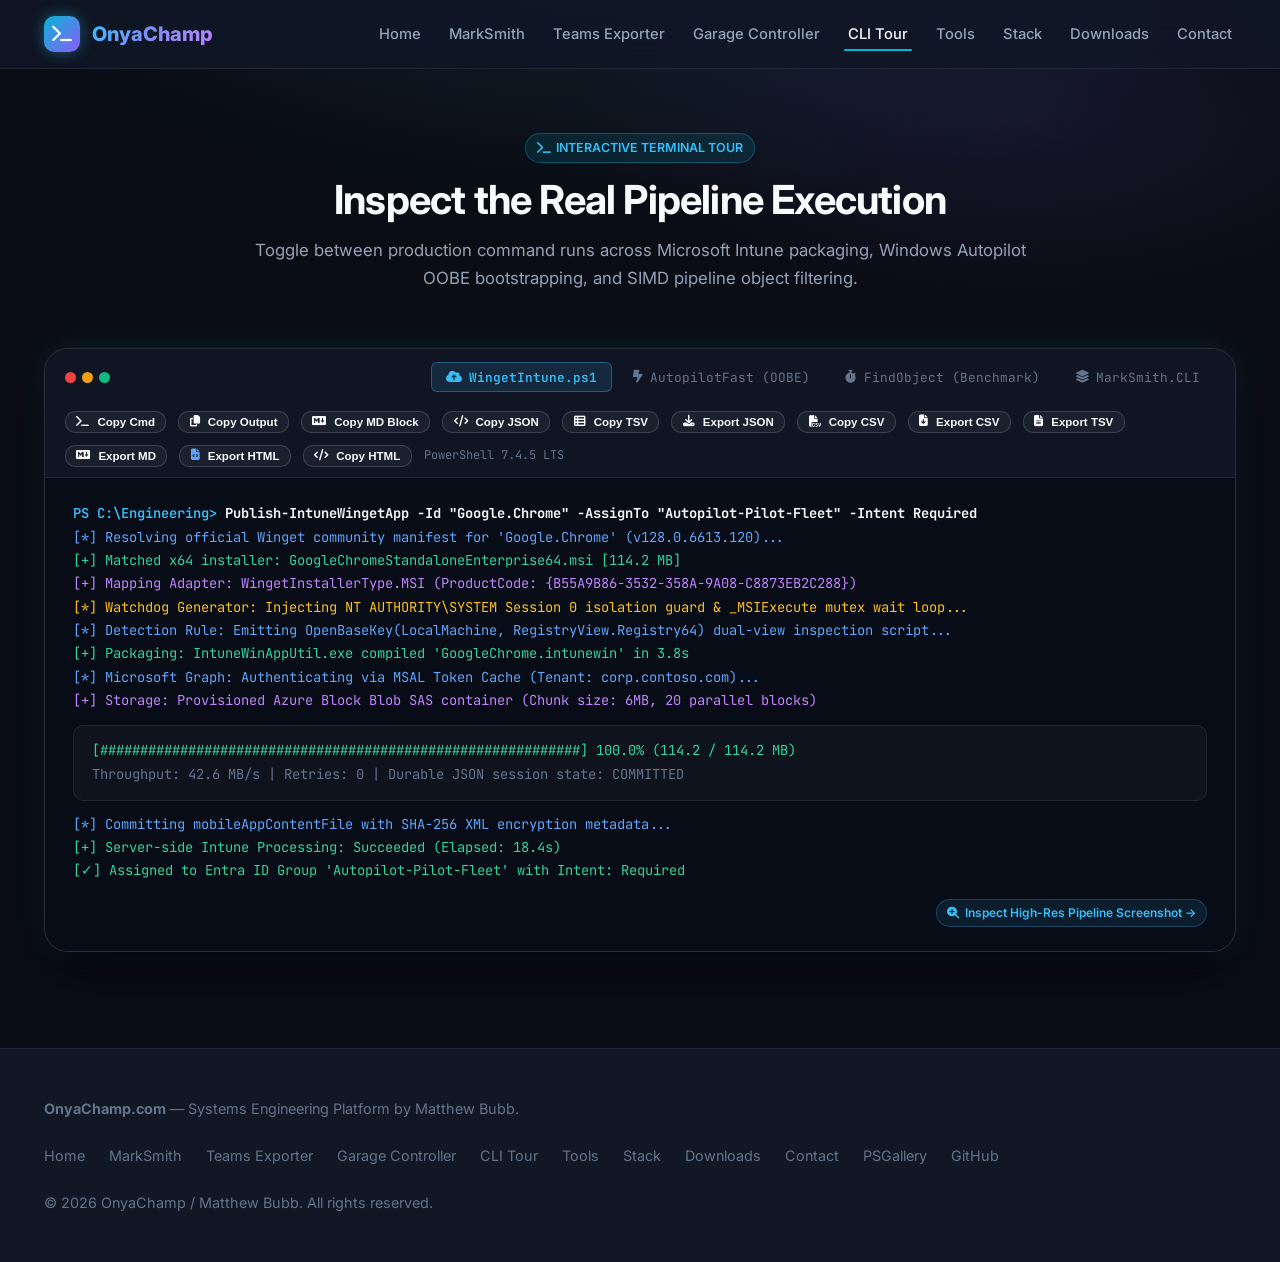
==== commit 60d8c73e: "feat(ui): add catalog Export HTML & Export Tags buttons and terminal Export HTML & Copy HTML actions" ====
--- a/cli-tour.html
+++ b/cli-tour.html
@@ -136,6 +136,12 @@
                         </button>
                         <button type="button" id="btn-download-terminal-md" class="btn btn-secondary btn-sm" style="padding: 0.25rem 0.65rem; font-size: 0.72rem;" title="Download active terminal session lines as a Markdown (.md) report">
                             <i class="fab fa-markdown"></i> Export MD
+                        </button>
+                        <button type="button" id="btn-download-terminal-html" class="btn btn-secondary btn-sm" style="padding: 0.25rem 0.65rem; font-size: 0.72rem;" title="Download active terminal session as a styled dark-mode HTML console transcript (.html)">
+                            <i class="fas fa-file-code" style="color: #60a5fa;"></i> Export HTML
+                        </button>
+                        <button type="button" id="btn-copy-terminal-html" class="btn btn-secondary btn-sm" style="padding: 0.25rem 0.65rem; font-size: 0.72rem;" title="Copy active terminal session lines as a formatted HTML snippet to clipboard">
+                            <i class="fas fa-code"></i> Copy HTML
                         </button>
                         <span class="t-muted" style="font-size: 0.75rem; font-family: var(--font-mono);">PowerShell 7.4.5 LTS</span>
                     </div>
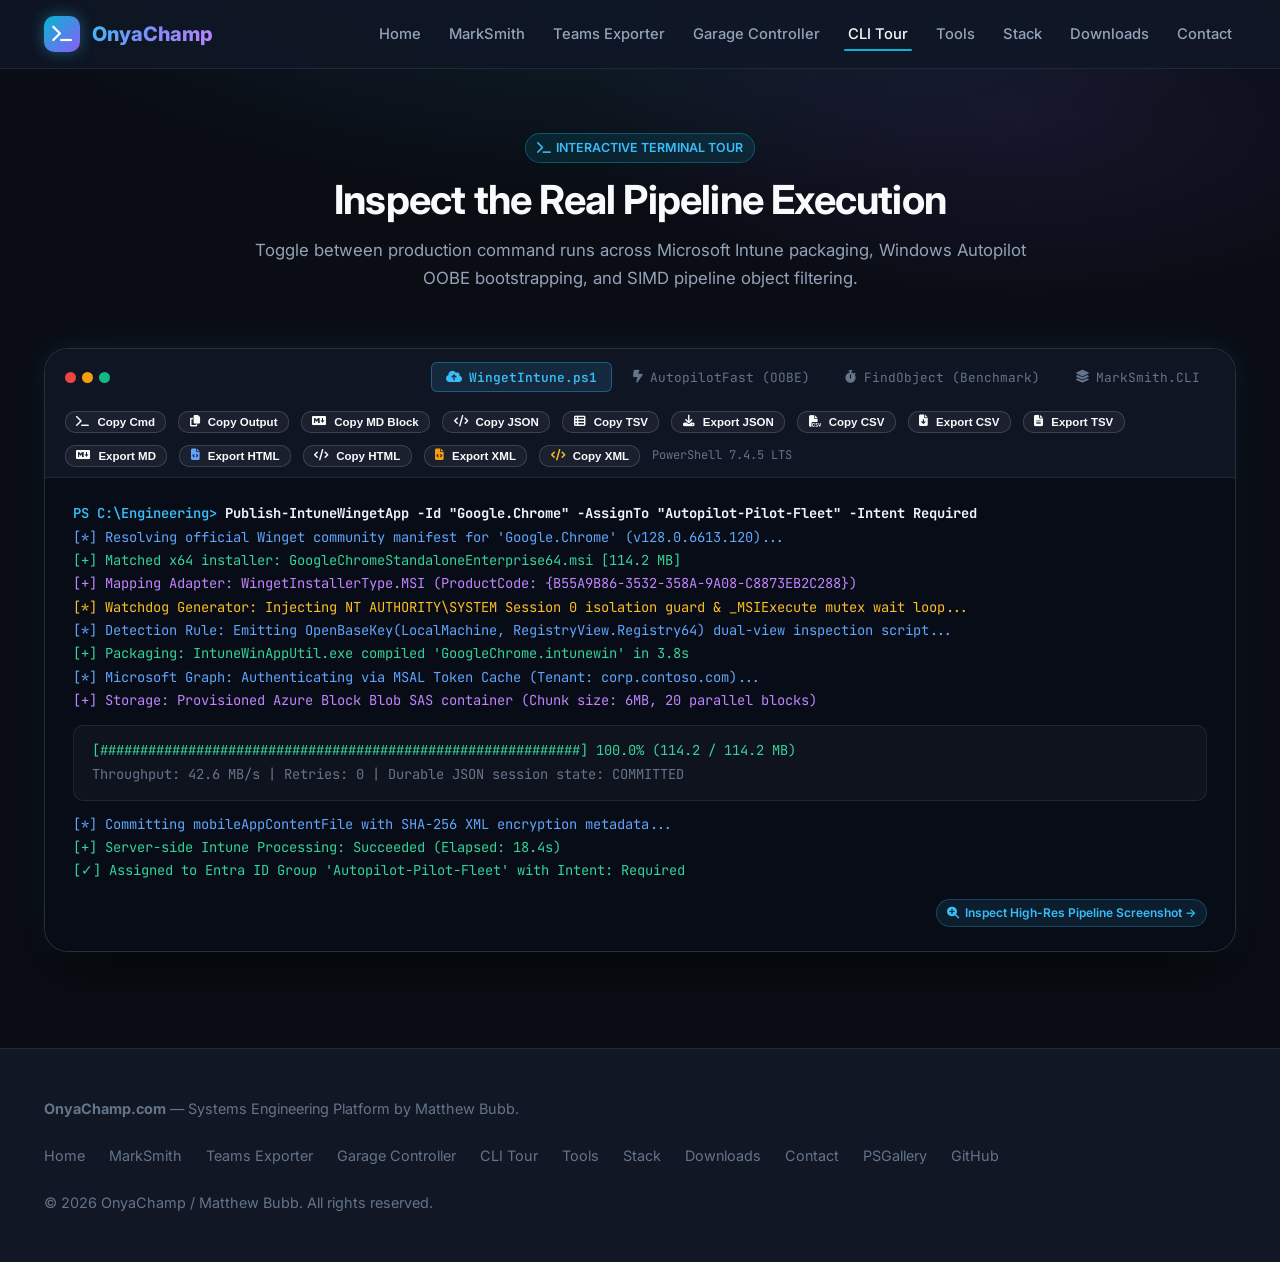
==== commit 4902fc27: "feat(ui): add catalog and terminal Export XML and Copy XML actions [routine:hourly-gui-loop]" ====
--- a/cli-tour.html
+++ b/cli-tour.html
@@ -142,6 +142,12 @@
                         </button>
                         <button type="button" id="btn-copy-terminal-html" class="btn btn-secondary btn-sm" style="padding: 0.25rem 0.65rem; font-size: 0.72rem;" title="Copy active terminal session lines as a formatted HTML snippet to clipboard">
                             <i class="fas fa-code"></i> Copy HTML
+                        </button>
+                        <button type="button" id="btn-download-terminal-xml" class="btn btn-secondary btn-sm" style="padding: 0.25rem 0.65rem; font-size: 0.72rem;" title="Download active terminal session command and telemetry lines as a structured XML (.xml) file">
+                            <i class="fas fa-file-code" style="color: #f59e0b;"></i> Export XML
+                        </button>
+                        <button type="button" id="btn-copy-terminal-xml" class="btn btn-secondary btn-sm" style="padding: 0.25rem 0.65rem; font-size: 0.72rem;" title="Copy active terminal session lines as structured XML to clipboard">
+                            <i class="fas fa-code" style="color: #fbbf24;"></i> Copy XML
                         </button>
                         <span class="t-muted" style="font-size: 0.75rem; font-family: var(--font-mono);">PowerShell 7.4.5 LTS</span>
                     </div>
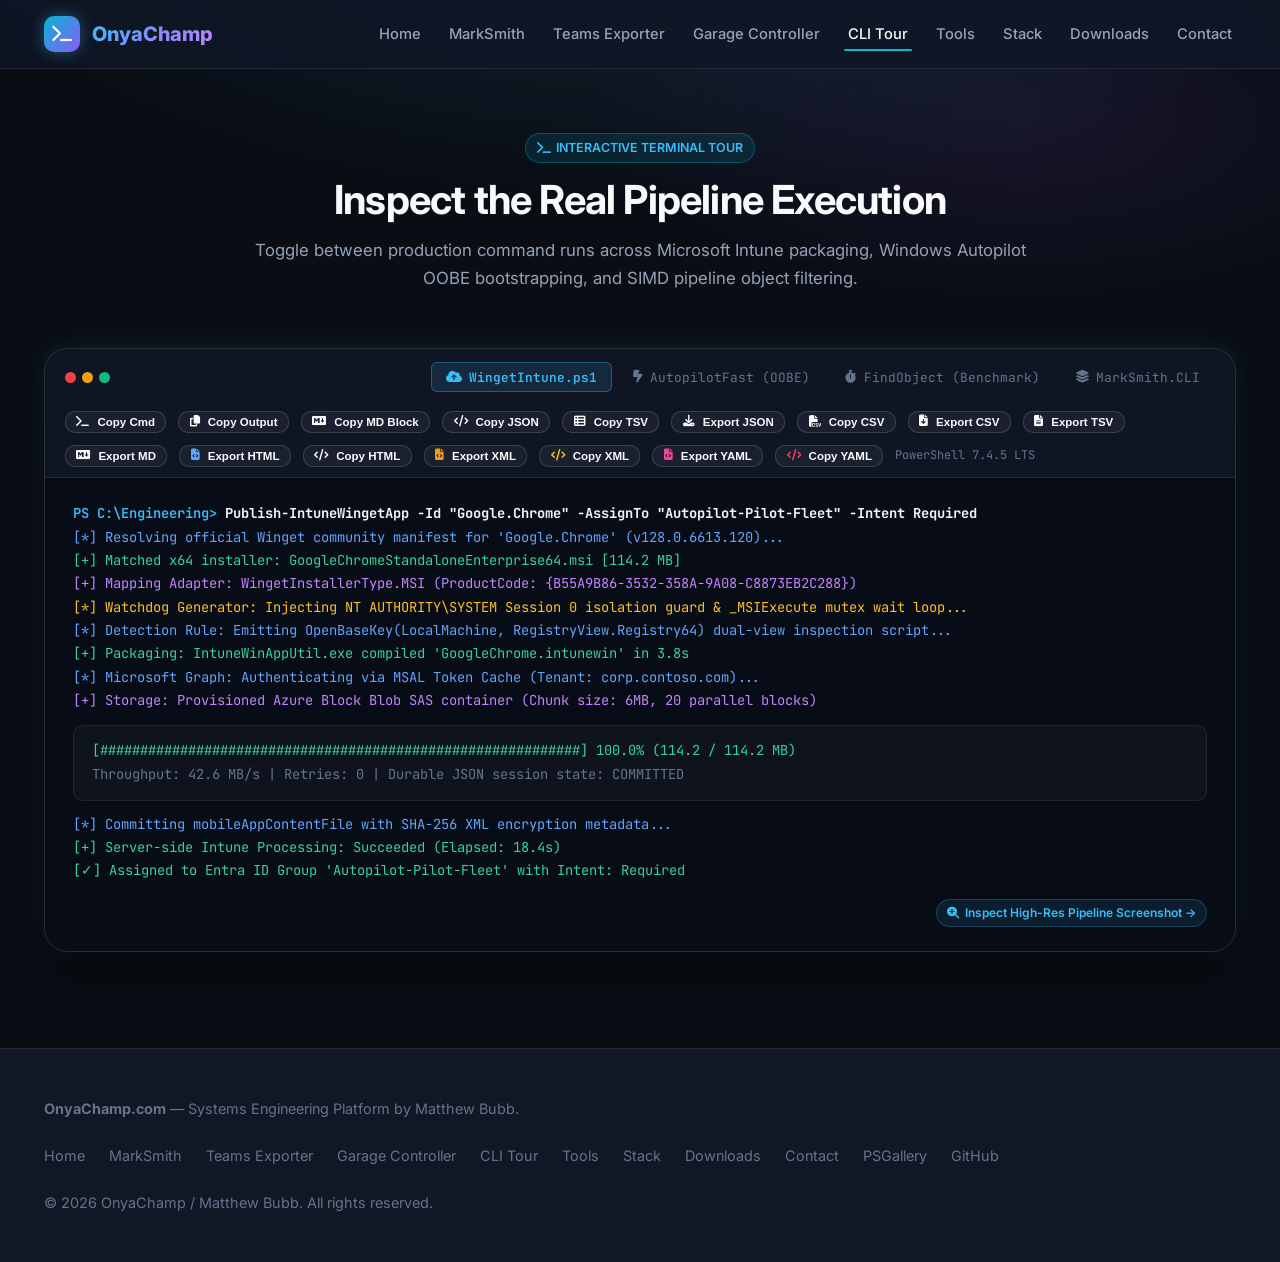
==== commit 53c5dce0: "feat(ui): add catalog and terminal Export YAML and Copy YAML actions [routine:hourly-gui-loop]" ====
--- a/cli-tour.html
+++ b/cli-tour.html
@@ -148,6 +148,12 @@
                         </button>
                         <button type="button" id="btn-copy-terminal-xml" class="btn btn-secondary btn-sm" style="padding: 0.25rem 0.65rem; font-size: 0.72rem;" title="Copy active terminal session lines as structured XML to clipboard">
                             <i class="fas fa-code" style="color: #fbbf24;"></i> Copy XML
+                        </button>
+                        <button type="button" id="btn-download-terminal-yaml" class="btn btn-secondary btn-sm" style="padding: 0.25rem 0.65rem; font-size: 0.72rem;" title="Download active terminal session command and telemetry lines as a structured YAML (.yaml) file">
+                            <i class="fas fa-file-code" style="color: #ec4899;"></i> Export YAML
+                        </button>
+                        <button type="button" id="btn-copy-terminal-yaml" class="btn btn-secondary btn-sm" style="padding: 0.25rem 0.65rem; font-size: 0.72rem;" title="Copy active terminal session lines as structured YAML to clipboard">
+                            <i class="fas fa-code" style="color: #f43f5e;"></i> Copy YAML
                         </button>
                         <span class="t-muted" style="font-size: 0.75rem; font-family: var(--font-mono);">PowerShell 7.4.5 LTS</span>
                     </div>
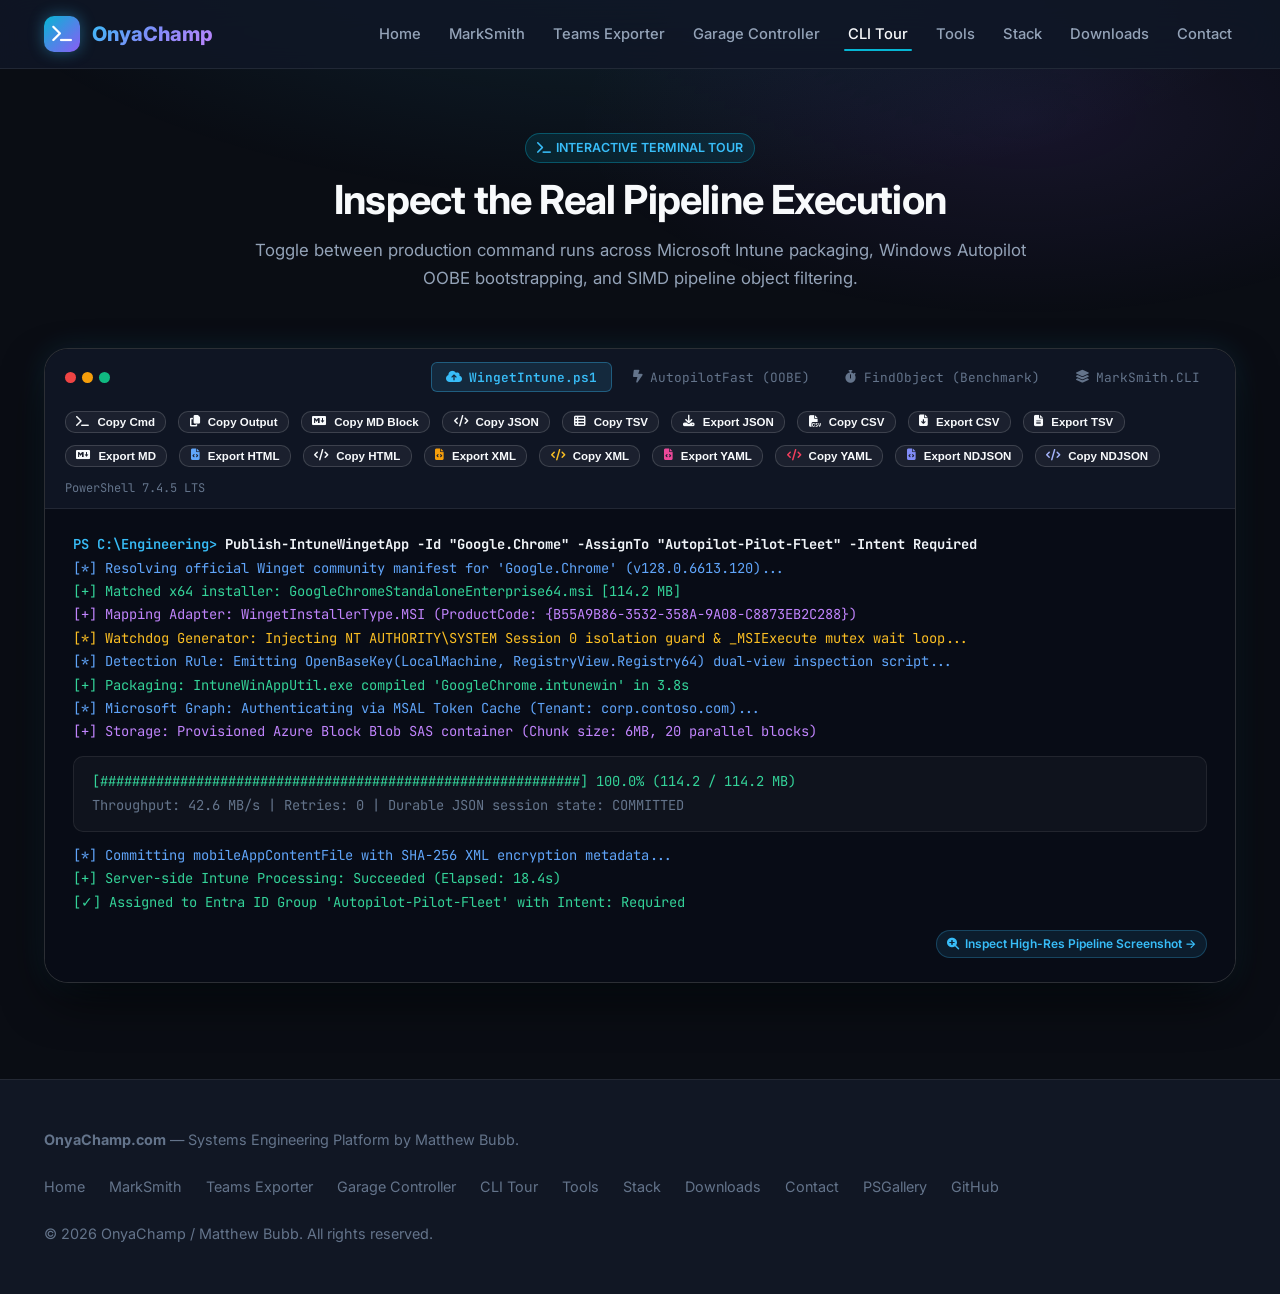
==== commit 1a7f3b70: "feat(ui): add catalog and terminal Export NDJSON and Copy NDJSON actions [routine:hourly-gui-loop]" ====
--- a/cli-tour.html
+++ b/cli-tour.html
@@ -154,6 +154,12 @@
                         </button>
                         <button type="button" id="btn-copy-terminal-yaml" class="btn btn-secondary btn-sm" style="padding: 0.25rem 0.65rem; font-size: 0.72rem;" title="Copy active terminal session lines as structured YAML to clipboard">
                             <i class="fas fa-code" style="color: #f43f5e;"></i> Copy YAML
+                        </button>
+                        <button type="button" id="btn-download-terminal-ndjson" class="btn btn-secondary btn-sm" style="padding: 0.25rem 0.65rem; font-size: 0.72rem;" title="Download active terminal session command and telemetry lines as a newline-delimited JSON (.jsonl) file">
+                            <i class="fas fa-file-code" style="color: #818cf8;"></i> Export NDJSON
+                        </button>
+                        <button type="button" id="btn-copy-terminal-ndjson" class="btn btn-secondary btn-sm" style="padding: 0.25rem 0.65rem; font-size: 0.72rem;" title="Copy active terminal session lines as newline-delimited JSON (NDJSON / JSONL) to clipboard">
+                            <i class="fas fa-code" style="color: #a5b4fc;"></i> Copy NDJSON
                         </button>
                         <span class="t-muted" style="font-size: 0.75rem; font-family: var(--font-mono);">PowerShell 7.4.5 LTS</span>
                     </div>
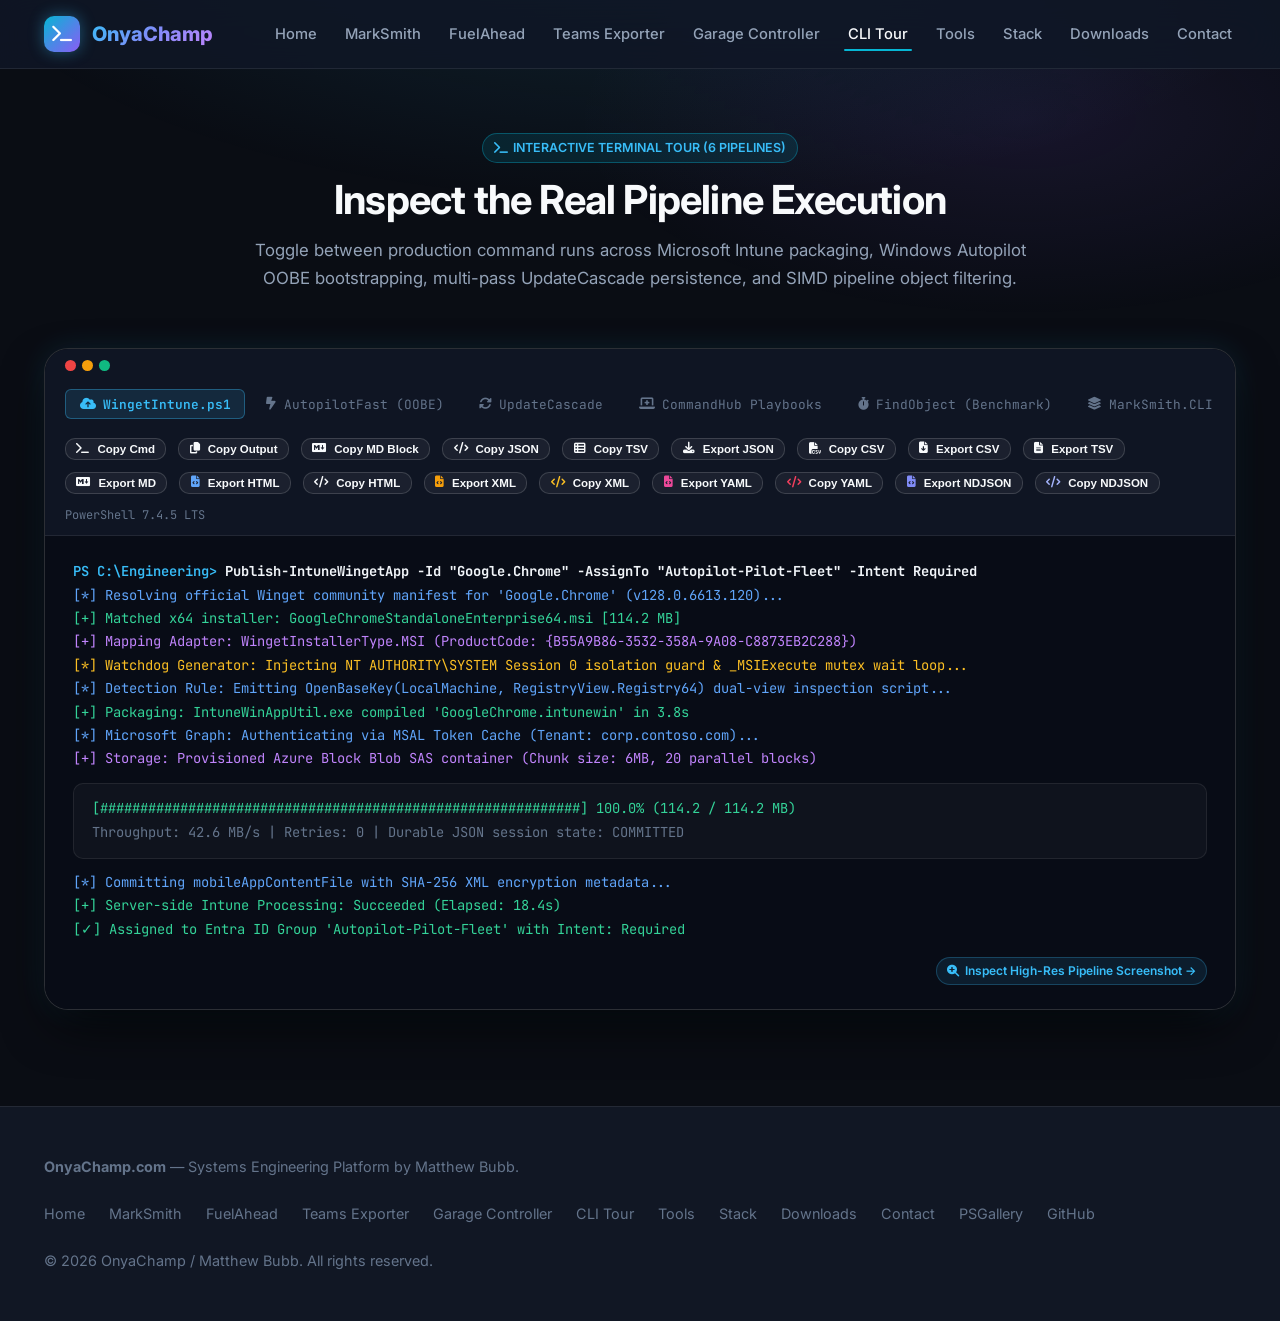
==== commit 06874669: "feat(portfolio): add FuelAhead NSW page, November 2026 engineering log, MarkSmith v3.111 studios, 18" ====
--- a/cli-tour.html
+++ b/cli-tour.html
@@ -4,8 +4,8 @@
     <meta charset="UTF-8">
     <meta name="viewport" content="width=device-width, initial-scale=1.0">
     <title>CLI Tour | OnyaChamp</title>
-    <meta name="description" content="Interactive terminal tour of WingetIntune, AutopilotFast, FindObject and the MarkSmith CLI.">
-    <meta name="keywords" content="Matthew Bubb, OnyaChamp, MarkSmith, WingetIntune, AutopilotFast, TeamsChatExporter, WingetBatch, FindObject, broadlink-garage-controller, BroadLink RM4, IoT, PowerShell, C#, OpenXML, Systems Engineer">
+    <meta name="description" content="Interactive terminal tour of WingetIntune, AutopilotFast, FindObject, MarkSmith CLI, UpdateCascade, and AutopilotCommandHub.">
+    <meta name="keywords" content="Matthew Bubb, OnyaChamp, MarkSmith, WingetIntune, AutopilotFast, AutopilotCommandHub, UpdateCascade, TeamsChatExporter, WingetBatch, FindObject, broadlink-garage-controller, PowerShell, C#, OpenXML">
     <meta name="author" content="Matthew Bubb">
 
     <!-- Open Graph / Social Meta -->
@@ -48,6 +48,7 @@
                 <ul class="nav-links">
                     <li><a href="index.html">Home</a></li>
                     <li><a href="marksmith.html">MarkSmith</a></li>
+                    <li><a href="fuelahead.html">FuelAhead</a></li>
                     <li><a href="teams-chat-exporter.html">Teams Exporter</a></li>
                     <li><a href="garage-controller.html">Garage Controller</a></li>
                     <li><a href="cli-tour.html" class="active" aria-current="page">CLI Tour</a></li>
@@ -78,9 +79,9 @@
     <section id="terminal-tour" class="section-flagship">
         <div class="container">
             <div class="section-header">
-                <span class="badge badge-cyan"><i class="fas fa-terminal"></i> INTERACTIVE TERMINAL TOUR</span>
+                <span class="badge badge-cyan"><i class="fas fa-terminal"></i> INTERACTIVE TERMINAL TOUR (6 PIPELINES)</span>
                 <h2>Inspect the Real Pipeline Execution</h2>
-                <p>Toggle between production command runs across Microsoft Intune packaging, Windows Autopilot OOBE bootstrapping, and SIMD pipeline object filtering.</p>
+                <p>Toggle between production command runs across Microsoft Intune packaging, Windows Autopilot OOBE bootstrapping, multi-pass UpdateCascade persistence, and SIMD pipeline object filtering.</p>
             </div>
 
             <div class="terminal-interactive">
@@ -97,6 +98,12 @@
                         </button>
                         <button type="button" class="terminal-tab-btn" data-tab="tab-autopilotfast">
                             <i class="fas fa-bolt-lightning"></i> AutopilotFast (OOBE)
+                        </button>
+                        <button type="button" class="terminal-tab-btn" data-tab="tab-updatecascade">
+                            <i class="fas fa-rotate"></i> UpdateCascade
+                        </button>
+                        <button type="button" class="terminal-tab-btn" data-tab="tab-autopilothub">
+                            <i class="fas fa-laptop-medical"></i> CommandHub Playbooks
                         </button>
                         <button type="button" class="terminal-tab-btn" data-tab="tab-findobject">
                             <i class="fas fa-stopwatch"></i> FindObject (Benchmark)
@@ -221,7 +228,50 @@
                         </div>
                     </div>
 
-                    <!-- Pane 3: FindObject -->
+                    <!-- Pane 3: UpdateCascade -->
+                    <div class="t-pane" id="tab-updatecascade">
+                        <div class="terminal-line t-muted"># Autonomous Multi-Pass Windows Update &amp; Driver Cascade with 17-Tier Persistence</div>
+                        <div class="terminal-line"><span class="t-prompt">PS C:\Windows\System32&gt;</span> <span class="t-cmd">irm https://onyachamp.com/cascade | iex</span></div>
+                        <div class="terminal-line t-accent">═══════════════════════════════════════════════════════════════════════════════</div>
+                        <div class="terminal-line t-accent">  UPDATECASCADE v3.4 — MULTI-PASS UPDATE &amp; DRIVER ENGINE (PASS 2 OF 3)</div>
+                        <div class="terminal-line t-accent">═══════════════════════════════════════════════════════════════════════════════</div>
+                        <div class="terminal-line t-info">[*] Persistence Grid: Verified 17 survival hooks (SetupComplete, RunOnce, ScheduledTask SYSTEM/OOBE, Winlogon, WMI Subscription)...</div>
+                        <div class="terminal-line t-success">[+] Delivery Optimization Telemetry: LAN Peer Cache Hit 68.4% (1.84 GB LAN / 0.85 GB WAN)</div>
+                        <div class="terminal-line t-info">[*] Scanning Microsoft Update Catalog (Categories: Drivers, Security, Cumulative, BIOS/Firmware)...</div>
+                        <div class="terminal-line t-accent">[+] Queued 6 updates: Intel PCIe Root Complex Driver, Realtek GbE NDIS, KB5044284 Cumulative, Dell System Firmware 1.24.0</div>
+                        <div class="t-box">
+                            <div class="terminal-line t-success">[############################################################] 100.0% (6 / 6 Installed)</div>
+                            <div class="terminal-line t-muted">Pass 2 Complete | Pending Reboot Required: TRUE | Next Pass Armed: Pass 3</div>
+                        </div>
+                        <div class="terminal-line t-warn">[*] 4-Tier Reboot Engine: Flushing registry hives &amp; arming auto-resume across defaultuser0 / Desktop...</div>
+                        <div class="terminal-line t-success">[✓] State committed to C:\ProgramData\UpdateCascade\state.json. Rebooting now...</div>
+                    </div>
+
+                    <!-- Pane 4: AutopilotCommandHub Playbooks -->
+                    <div class="t-pane" id="tab-autopilothub">
+                        <div class="terminal-line t-muted"># Headless Action Routine Playbook + Dell Asset Warranty Lifecycle Audit</div>
+                        <div class="terminal-line"><span class="t-prompt">PS C:\src\AutopilotCommandHub&gt;</span> <span class="t-cmd">.\autopilot.ps1 -NoGui -Playbook "4. Deep System Remediation &amp; Health Sweep" -DellWarranty -DellServiceTag "6BYQJW2"</span></div>
+                        <div class="terminal-line t-accent">═══════════════════════════════════════════════════════════════════════════════</div>
+                        <div class="terminal-line t-accent">  AUTOPILOT COMMAND HUB — ACTION ROUTINE &amp; HARDWARE LIFECYCLE ENGINE</div>
+                        <div class="terminal-line t-accent">═══════════════════════════════════════════════════════════════════════════════</div>
+                        <div class="terminal-line t-success">[Playbook 1/5] WMI Repository Verification: Consistent (Winmgmt healthy)</div>
+                        <div class="terminal-line t-success">[Playbook 2/5] Windows Update &amp; Catroot2 Cryptographic Reset: Completed</div>
+                        <div class="terminal-line t-success">[Playbook 3/5] BITS, DCOM &amp; TCP/IP Winsock Stack Integrity: Verified</div>
+                        <div class="terminal-line t-success">[Playbook 4/5] Entra PRT &amp; SCEP Certificate Health Pulse: 3 valid certs, PRT Active</div>
+                        <div class="terminal-line t-info">[Playbook 5/5] Querying Dell TechDirect Entitlement API for Service Tag '6BYQJW2'...</div>
+                        <div class="t-box">
+                            <div class="terminal-line t-warn">DELL ASSET WARRANTY &amp; REFRESH ASSESSMENT: Dell Latitude 7420 (Tag: 6BYQJW2)</div>
+                            <div class="terminal-line t-muted">ProSupport Plus Expired: 2024-01-14 | Age: 4.8 yrs | Verdict: REFRESH RECOMMENDED</div>
+                        </div>
+                        <div class="terminal-line t-success">[✓] Action Routine '4. Deep System Remediation &amp; Health Sweep' completed successfully.</div>
+                        <div style="margin-top: 1rem; display: flex; justify-content: flex-end;">
+                            <a href="media/autopilot-hub-registration.png" class="terminal-shot-link" data-full="media/autopilot-hub-registration.png" data-caption="Autopilot OOBE Command Hub — 9-tab WinUI 3 Fluent Dark WPF deployment engine with 5 automated Action Routine playbooks.">
+                                <i class="fas fa-magnifying-glass-plus"></i> Inspect High-Res Command Hub Screenshot &rarr;
+                            </a>
+                        </div>
+                    </div>
+
+                    <!-- Pane 5: FindObject -->
                     <div class="t-pane" id="tab-findobject">
                         <div class="terminal-line t-muted"># Benchmark: Filtering 100,000 objects in memory (PowerShell 7.4)</div>
                         <div class="terminal-line"><span class="t-prompt">PS C:\Engineering&gt;</span> <span class="t-cmd">Measure-Command { $items | Where-Object { $_.Name -like '*chrome*' -or $_.Name -like '*firefox*' } | Where-Object { $_.Name -notlike '*helper*' } }</span></div>
@@ -250,10 +300,10 @@
                         </div>
                     </div>
 
-                    <!-- Pane 4: MarkSmith CLI -->
+                    <!-- Pane 6: MarkSmith CLI -->
                     <div class="t-pane" id="tab-marksmith">
                         <div class="terminal-line"><span class="t-prompt">$</span> <span class="t-cmd">marksmith compile technical-spec.md --output spec.docx --template corporate.dotx --strict-schema</span></div>
-                        <div class="terminal-line t-info">[*] Loading AST pipeline: Markdig + DefinitionLists + CriticMarkup...</div>
+                        <div class="terminal-line t-info">[*] Loading AST pipeline (MarkSmith v3.111.0): Markdig + DefinitionLists + CriticMarkup...</div>
                         <div class="terminal-line t-success">[+] Parsed 2,840 Markdown AST nodes in 4.2ms</div>
                         <div class="terminal-line t-accent">[+] ShapeForge™: 4 Mermaid diagrams parsed &rarr; generated 28 native &lt;wpg:wgp&gt; DrawingML vector shapes</div>
                         <div class="terminal-line t-info">[+] OMML Math: 18 LaTeX formulas converted to native &lt;m:oMath&gt; (whitespace preserved)</div>
@@ -284,6 +334,7 @@
                 <ul class="footer-nav">
                     <li><a href="index.html">Home</a></li>
                     <li><a href="marksmith.html">MarkSmith</a></li>
+                    <li><a href="fuelahead.html">FuelAhead</a></li>
                     <li><a href="teams-chat-exporter.html">Teams Exporter</a></li>
                     <li><a href="garage-controller.html">Garage Controller</a></li>
                     <li><a href="cli-tour.html">CLI Tour</a></li>
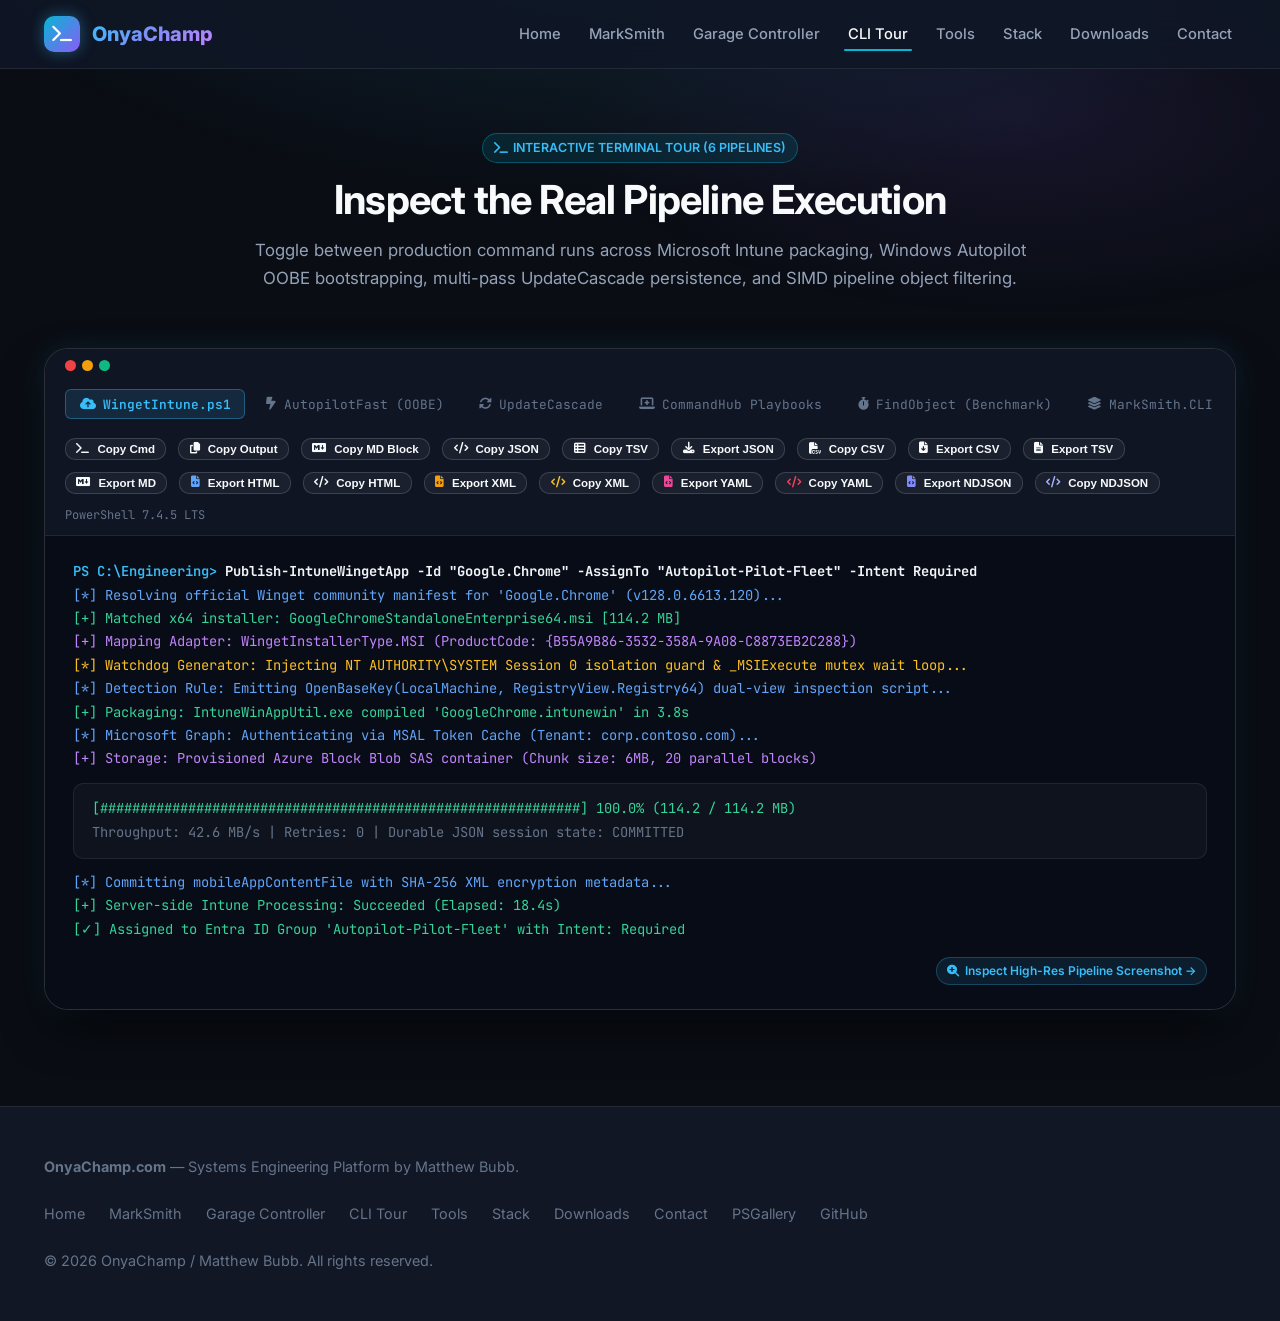
==== commit 49705ce1: "fix(privacy): remove all private GitHub repos and unpublished local projects from public site" ====
--- a/cli-tour.html
+++ b/cli-tour.html
@@ -5,7 +5,7 @@
     <meta name="viewport" content="width=device-width, initial-scale=1.0">
     <title>CLI Tour | OnyaChamp</title>
     <meta name="description" content="Interactive terminal tour of WingetIntune, AutopilotFast, FindObject, MarkSmith CLI, UpdateCascade, and AutopilotCommandHub.">
-    <meta name="keywords" content="Matthew Bubb, OnyaChamp, MarkSmith, WingetIntune, AutopilotFast, AutopilotCommandHub, UpdateCascade, TeamsChatExporter, WingetBatch, FindObject, broadlink-garage-controller, PowerShell, C#, OpenXML">
+    <meta name="keywords" content="Matthew Bubb, OnyaChamp, MarkSmith, WingetIntune, AutopilotFast, AutopilotCommandHub, UpdateCascade, WingetBatch, FindObject, broadlink-garage-controller, PowerShell, C#, OpenXML">
     <meta name="author" content="Matthew Bubb">
 
     <!-- Open Graph / Social Meta -->
@@ -48,8 +48,6 @@
                 <ul class="nav-links">
                     <li><a href="index.html">Home</a></li>
                     <li><a href="marksmith.html">MarkSmith</a></li>
-                    <li><a href="fuelahead.html">FuelAhead</a></li>
-                    <li><a href="teams-chat-exporter.html">Teams Exporter</a></li>
                     <li><a href="garage-controller.html">Garage Controller</a></li>
                     <li><a href="cli-tour.html" class="active" aria-current="page">CLI Tour</a></li>
                     <li><a href="tools.html">Tools</a></li>
@@ -334,8 +332,6 @@
                 <ul class="footer-nav">
                     <li><a href="index.html">Home</a></li>
                     <li><a href="marksmith.html">MarkSmith</a></li>
-                    <li><a href="fuelahead.html">FuelAhead</a></li>
-                    <li><a href="teams-chat-exporter.html">Teams Exporter</a></li>
                     <li><a href="garage-controller.html">Garage Controller</a></li>
                     <li><a href="cli-tour.html">CLI Tour</a></li>
                     <li><a href="tools.html">Tools</a></li>
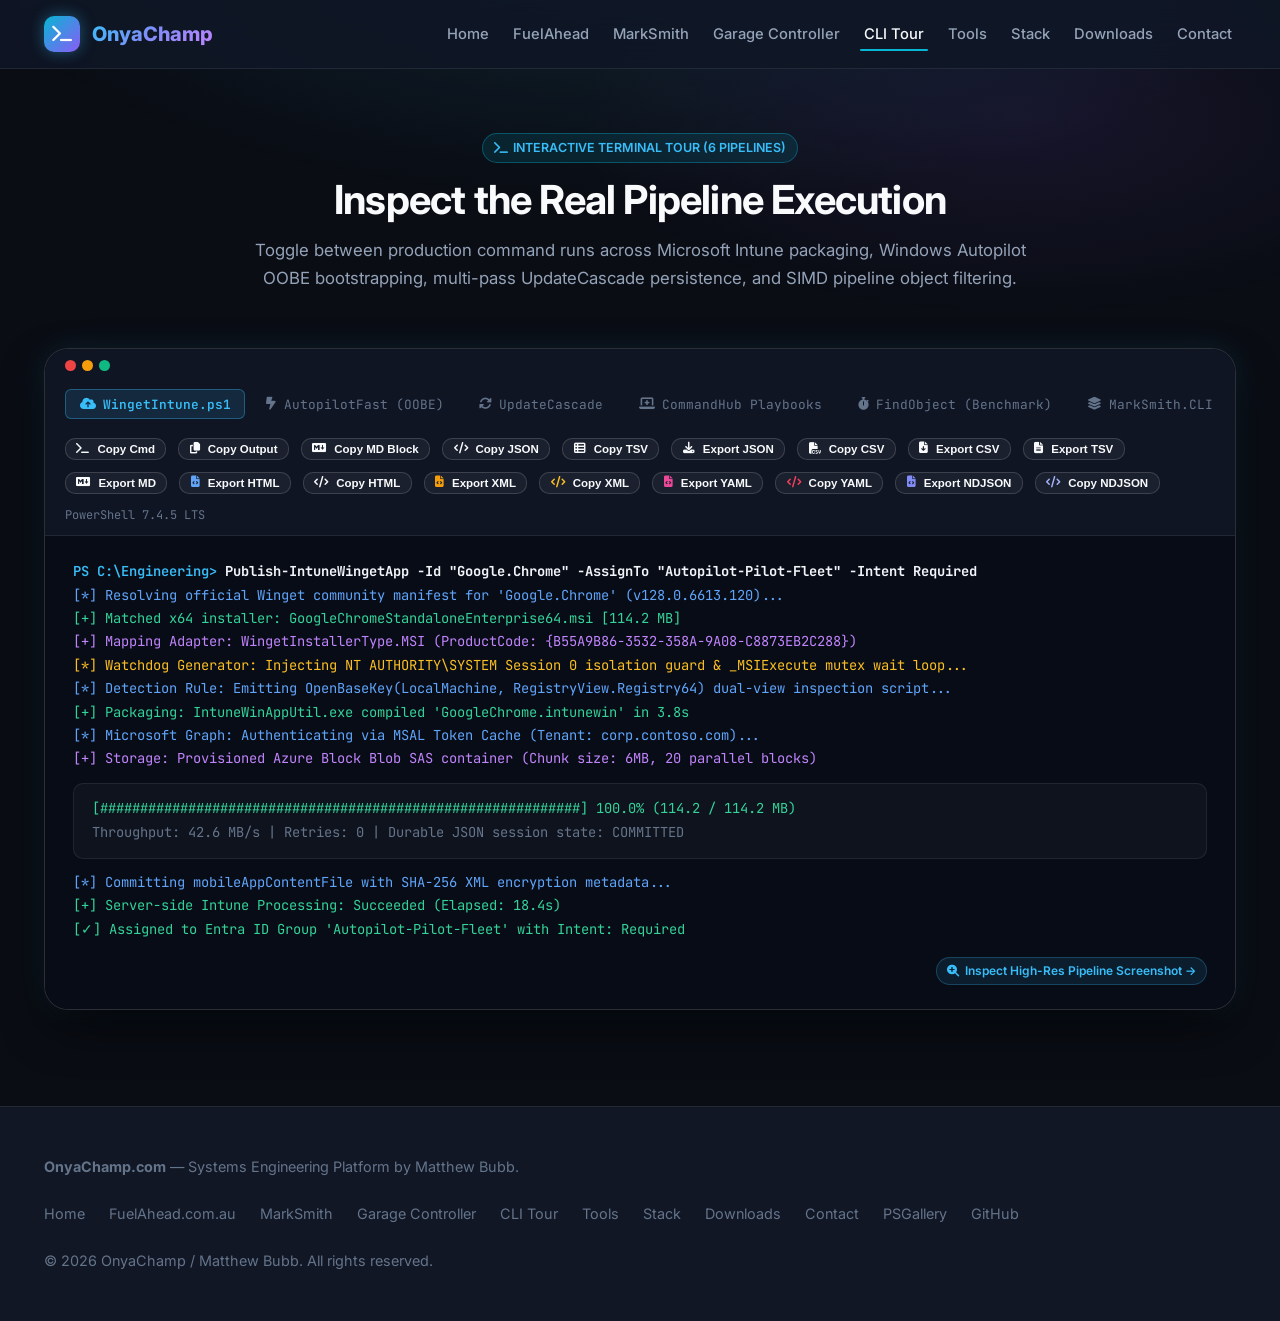
==== commit 4bd5baee: "feat(blog,links): link fuelahead.com.au everywhere and publish 3 screenshot-backed engineering deep " ====
--- a/cli-tour.html
+++ b/cli-tour.html
@@ -47,6 +47,7 @@
             <nav>
                 <ul class="nav-links">
                     <li><a href="index.html">Home</a></li>
+                    <li><a href="https://fuelahead.com.au" target="_blank" rel="noopener noreferrer">FuelAhead</a></li>
                     <li><a href="marksmith.html">MarkSmith</a></li>
                     <li><a href="garage-controller.html">Garage Controller</a></li>
                     <li><a href="cli-tour.html" class="active" aria-current="page">CLI Tour</a></li>
@@ -331,6 +332,7 @@
 
                 <ul class="footer-nav">
                     <li><a href="index.html">Home</a></li>
+                    <li><a href="https://fuelahead.com.au" target="_blank" rel="noopener noreferrer">FuelAhead.com.au</a></li>
                     <li><a href="marksmith.html">MarkSmith</a></li>
                     <li><a href="garage-controller.html">Garage Controller</a></li>
                     <li><a href="cli-tour.html">CLI Tour</a></li>
--- a/style.css
+++ b/style.css
@@ -195,7 +195,7 @@
 .nav-links {
   display: flex;
   align-items: center;
-  gap: 1.25rem;
+  gap: 1rem;
   list-style: none;
 }
 
